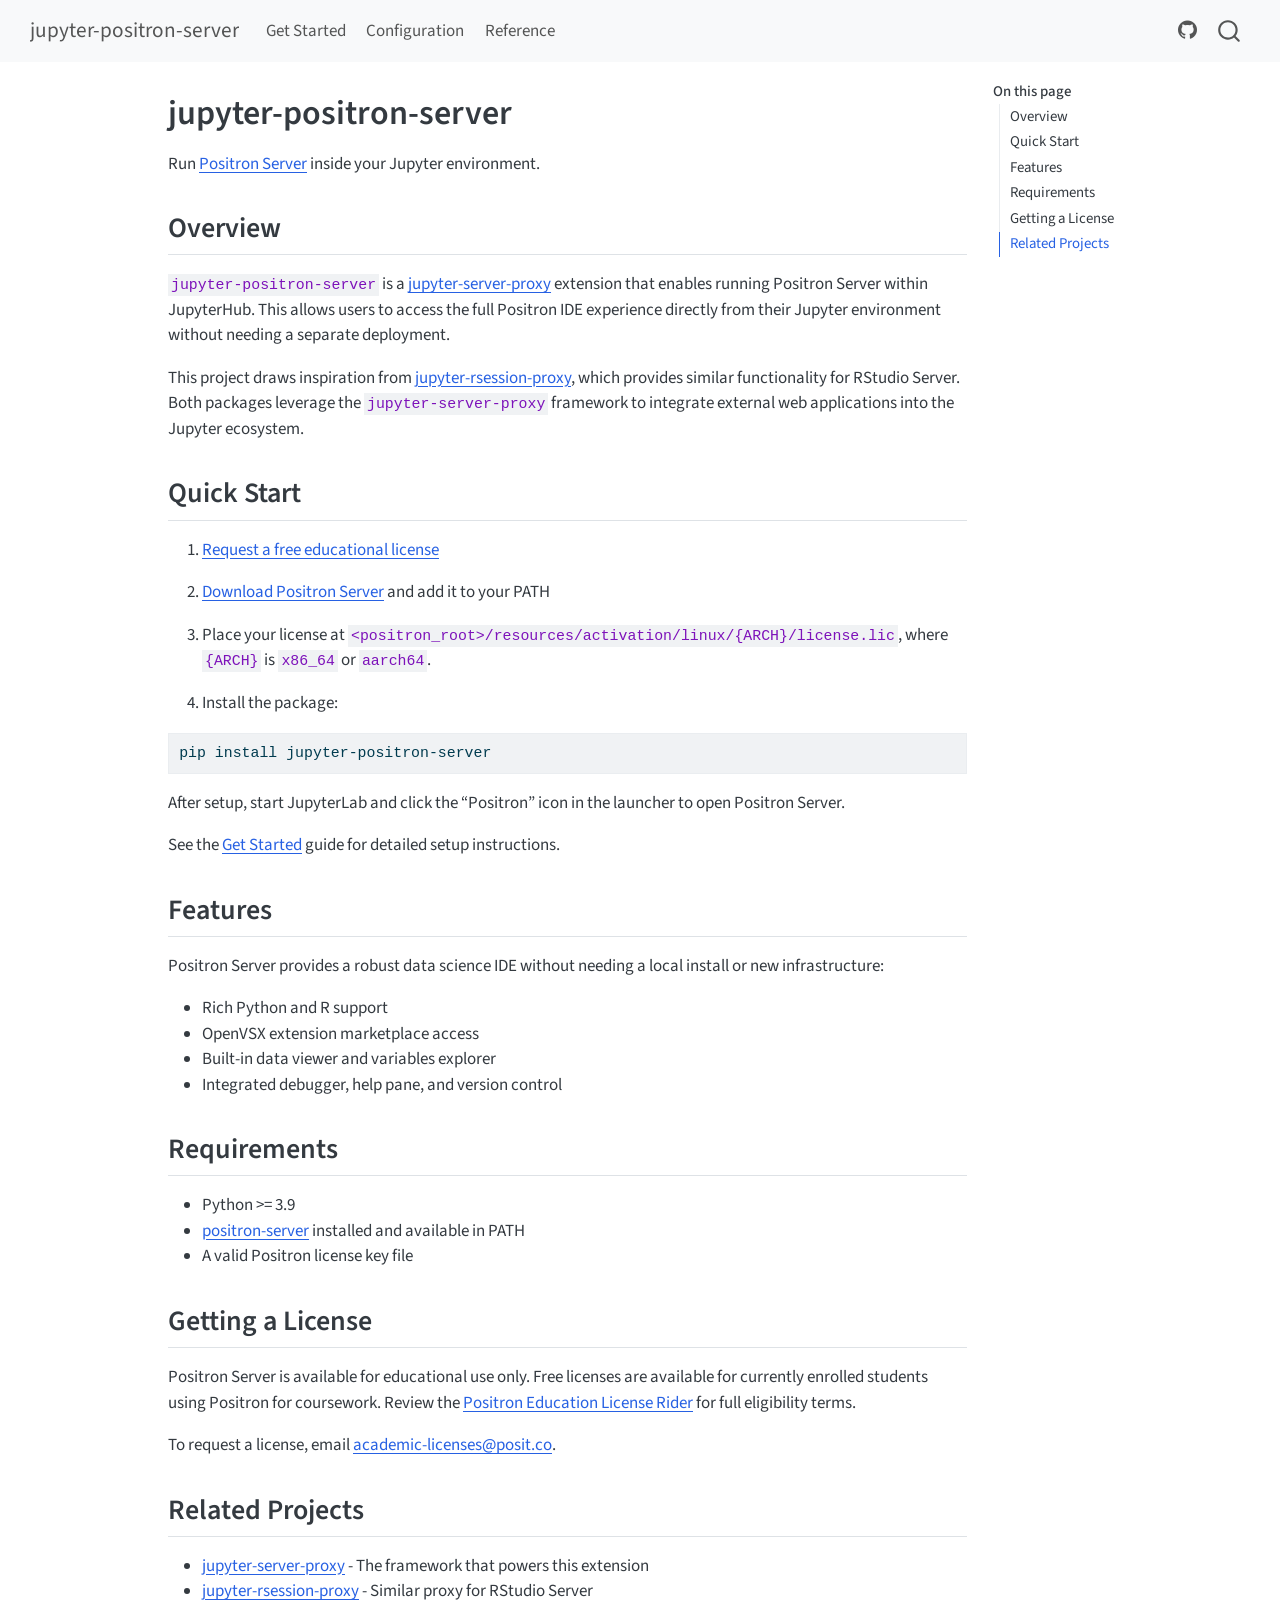
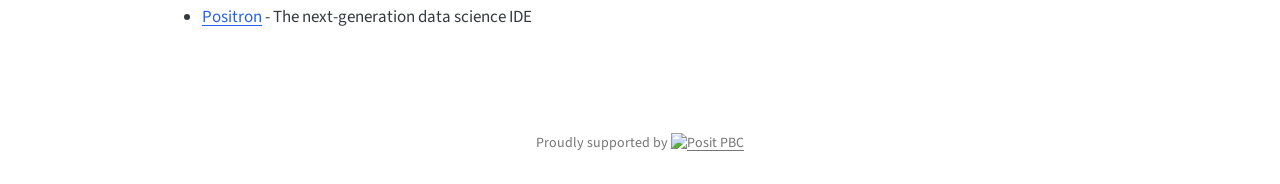
==== index.html @ 45a7f550 "deploy: ead2219c1a1042407a3ca88ac50034d9a9c4b2b6" ====
<!DOCTYPE html>
<html xmlns="http://www.w3.org/1999/xhtml" lang="en" xml:lang="en"><head>

<meta charset="utf-8">
<meta name="generator" content="quarto-1.9.37">

<meta name="viewport" content="width=device-width, initial-scale=1.0, user-scalable=yes">


<title>jupyter-positron-server</title>
<style>
/* Default styles provided by pandoc.
** See https://pandoc.org/MANUAL.html#variables-for-html for config info.
*/
code{white-space: pre-wrap;}
span.smallcaps{font-variant: small-caps;}
div.columns{display: flex; gap: min(4vw, 1.5em);}
div.column{flex: auto; overflow-x: auto;}
div.hanging-indent{margin-left: 1.5em; text-indent: -1.5em;}
ul.task-list{list-style: none;}
ul.task-list li input[type="checkbox"] {
  width: 0.8em;
  margin: 0 0.8em 0.2em -1em; /* quarto-specific, see https://github.com/quarto-dev/quarto-cli/issues/4556 */ 
  vertical-align: middle;
}
/* CSS for syntax highlighting */
html { -webkit-text-size-adjust: 100%; }
pre > code.sourceCode { white-space: pre; position: relative; }
pre > code.sourceCode > span { display: inline-block; line-height: 1.25; }
pre > code.sourceCode > span:empty { height: 1.2em; }
.sourceCode { overflow: visible; }
code.sourceCode > span { color: inherit; text-decoration: inherit; }
div.sourceCode { margin: 1em 0; }
pre.sourceCode { margin: 0; }
@media screen {
div.sourceCode { overflow: auto; }
}
@media print {
pre > code.sourceCode { white-space: pre-wrap; }
pre > code.sourceCode > span { text-indent: -5em; padding-left: 5em; }
}
pre.numberSource code
  { counter-reset: source-line 0; }
pre.numberSource code > span
  { position: relative; left: -4em; counter-increment: source-line; }
pre.numberSource code > span > a:first-child::before
  { content: counter(source-line);
    position: relative; left: -1em; text-align: right; vertical-align: baseline;
    border: none; display: inline-block;
    -webkit-touch-callout: none; -webkit-user-select: none;
    -khtml-user-select: none; -moz-user-select: none;
    -ms-user-select: none; user-select: none;
    padding: 0 4px; width: 4em;
  }
pre.numberSource { margin-left: 3em;  padding-left: 4px; }
div.sourceCode
  {   }
@media screen {
pre > code.sourceCode > span > a:first-child::before { text-decoration: underline; }
}
</style>


<script src="site_libs/quarto-nav/quarto-nav.js"></script>
<script src="site_libs/clipboard/clipboard.min.js"></script>
<script src="site_libs/quarto-search/autocomplete.umd.js"></script>
<script src="site_libs/quarto-search/fuse.min.js"></script>
<script src="site_libs/quarto-search/quarto-search.js"></script>
<meta name="quarto:offset" content="./">
<script src="site_libs/quarto-html/quarto.js" type="module"></script>
<script src="site_libs/quarto-html/tabsets/tabsets.js" type="module"></script>
<script src="site_libs/quarto-html/popper.min.js"></script>
<script src="site_libs/quarto-html/tippy.umd.min.js"></script>
<script src="site_libs/quarto-html/anchor.min.js"></script>
<link href="site_libs/quarto-html/tippy.css" rel="stylesheet">
<link href="site_libs/quarto-html/quarto-syntax-highlighting-7f8f88aac4f3542376d5c11b86a4c14d.css" rel="stylesheet" id="quarto-text-highlighting-styles">
<script src="site_libs/bootstrap/bootstrap.min.js"></script>
<link href="site_libs/bootstrap/bootstrap-icons.css" rel="stylesheet">
<link href="site_libs/bootstrap/bootstrap-428bd9602493cdd309990225bd4a24e8.min.css" rel="stylesheet" append-hash="true" id="quarto-bootstrap" data-mode="light">
<script id="quarto-search-options" type="application/json">{
  "location": "navbar",
  "copy-button": false,
  "collapse-after": 3,
  "panel-placement": "end",
  "type": "overlay",
  "limit": 50,
  "keyboard-shortcut": [
    "f",
    "/",
    "s"
  ],
  "show-item-context": false,
  "language": {
    "search-no-results-text": "No results",
    "search-matching-documents-text": "matching documents",
    "search-copy-link-title": "Copy link to search",
    "search-hide-matches-text": "Hide additional matches",
    "search-more-match-text": "more match in this document",
    "search-more-matches-text": "more matches in this document",
    "search-clear-button-title": "Clear",
    "search-text-placeholder": "",
    "search-detached-cancel-button-title": "Cancel",
    "search-submit-button-title": "Submit",
    "search-label": "Search"
  }
}</script>


</head>

<body class="nav-fixed quarto-light">

<div id="quarto-search-results"></div>
  <header id="quarto-header" class="headroom fixed-top">
    <nav class="navbar navbar-expand-lg " data-bs-theme="dark">
      <div class="navbar-container container-fluid">
      <div class="navbar-brand-container mx-auto">
    <a class="navbar-brand" href="./index.html">
    <span class="navbar-title">jupyter-positron-server</span>
    </a>
  </div>
            <div id="quarto-search" class="" title="Search"></div>
          <button class="navbar-toggler" type="button" data-bs-toggle="collapse" data-bs-target="#navbarCollapse" aria-controls="navbarCollapse" role="menu" aria-expanded="false" aria-label="Toggle navigation" onclick="if (window.quartoToggleHeadroom) { window.quartoToggleHeadroom(); }">
  <span class="navbar-toggler-icon"></span>
</button>
          <div class="collapse navbar-collapse" id="navbarCollapse">
            <ul class="navbar-nav navbar-nav-scroll me-auto">
  <li class="nav-item">
    <a class="nav-link" href="./get_started.html"> 
<span class="menu-text">Get Started</span></a>
  </li>  
  <li class="nav-item">
    <a class="nav-link" href="./configuration.html"> 
<span class="menu-text">Configuration</span></a>
  </li>  
  <li class="nav-item">
    <a class="nav-link" href="./reference/index.html"> 
<span class="menu-text">Reference</span></a>
  </li>  
</ul>
            <ul class="navbar-nav navbar-nav-scroll ms-auto">
  <li class="nav-item compact">
    <a class="nav-link" href="https://github.com/posit-dev/jupyter-positron-server"> <i class="bi bi-github" role="img" aria-label="jupyter-positron-server GitHub">
</i> 
<span class="menu-text"></span></a>
  </li>  
</ul>
          </div> <!-- /navcollapse -->
            <div class="quarto-navbar-tools">
</div>
      </div> <!-- /container-fluid -->
    </nav>
</header>
<!-- content -->
<div id="quarto-content" class="quarto-container page-columns page-rows-contents page-layout-article page-navbar">
<!-- sidebar -->
<!-- margin-sidebar -->
    <div id="quarto-margin-sidebar" class="sidebar margin-sidebar">
        <nav id="TOC" role="doc-toc" class="toc-active">
    <h2 id="toc-title">On this page</h2>
   
  <ul>
  <li><a href="#overview" id="toc-overview" class="nav-link active" data-scroll-target="#overview">Overview</a></li>
  <li><a href="#quick-start" id="toc-quick-start" class="nav-link" data-scroll-target="#quick-start">Quick Start</a></li>
  <li><a href="#features" id="toc-features" class="nav-link" data-scroll-target="#features">Features</a></li>
  <li><a href="#requirements" id="toc-requirements" class="nav-link" data-scroll-target="#requirements">Requirements</a></li>
  <li><a href="#getting-a-license" id="toc-getting-a-license" class="nav-link" data-scroll-target="#getting-a-license">Getting a License</a></li>
  <li><a href="#related-projects" id="toc-related-projects" class="nav-link" data-scroll-target="#related-projects">Related Projects</a></li>
  </ul>
</nav>
    </div>
<!-- main -->
<main class="content" id="quarto-document-content">

<header id="title-block-header" class="quarto-title-block default">
<div class="quarto-title">
<h1 class="title">jupyter-positron-server</h1>
</div>



<div class="quarto-title-meta">

    
  
    
  </div>
  


</header>


<p>Run <a href="https://github.com/posit-dev/positron">Positron Server</a> inside your Jupyter environment.</p>
<section id="overview" class="level2">
<h2 class="anchored" data-anchor-id="overview">Overview</h2>
<p><code>jupyter-positron-server</code> is a <a href="https://jupyter-server-proxy.readthedocs.io/">jupyter-server-proxy</a> extension that enables running Positron Server within JupyterHub. This allows users to access the full Positron IDE experience directly from their Jupyter environment without needing a separate deployment.</p>
<p>This project draws inspiration from <a href="https://github.com/jupyterhub/jupyter-rsession-proxy">jupyter-rsession-proxy</a>, which provides similar functionality for RStudio Server. Both packages leverage the <code>jupyter-server-proxy</code> framework to integrate external web applications into the Jupyter ecosystem.</p>
</section>
<section id="quick-start" class="level2">
<h2 class="anchored" data-anchor-id="quick-start">Quick Start</h2>
<ol type="1">
<li><p><a href="#getting-a-license">Request a free educational license</a></p></li>
<li><p><a href="./get_started.html#download-positron-server">Download Positron Server</a> and add it to your PATH</p></li>
<li><p>Place your license at <code>&lt;positron_root&gt;/resources/activation/linux/{ARCH}/license.lic</code>, where <code>{ARCH}</code> is <code>x86_64</code> or <code>aarch64</code>.</p></li>
<li><p>Install the package:</p></li>
</ol>
<div class="code-copy-outer-scaffold"><div class="sourceCode" id="cb1"><pre class="sourceCode bash code-with-copy"><code class="sourceCode bash"><span id="cb1-1"><a href="#cb1-1" aria-hidden="true" tabindex="-1"></a><span class="ex">pip</span> install jupyter-positron-server</span></code></pre></div><button title="Copy to Clipboard" class="code-copy-button"><i class="bi"></i></button></div>
<p>After setup, start JupyterLab and click the “Positron” icon in the launcher to open Positron Server.</p>
<p>See the <a href="./get_started.html">Get Started</a> guide for detailed setup instructions.</p>
</section>
<section id="features" class="level2">
<h2 class="anchored" data-anchor-id="features">Features</h2>
<p>Positron Server provides a robust data science IDE without needing a local install or new infrastructure:</p>
<ul>
<li>Rich Python and R support</li>
<li>OpenVSX extension marketplace access</li>
<li>Built-in data viewer and variables explorer</li>
<li>Integrated debugger, help pane, and version control</li>
</ul>
</section>
<section id="requirements" class="level2">
<h2 class="anchored" data-anchor-id="requirements">Requirements</h2>
<ul>
<li>Python &gt;= 3.9</li>
<li><a href="https://github.com/posit-dev/positron">positron-server</a> installed and available in PATH</li>
<li>A valid Positron license key file</li>
</ul>
</section>
<section id="getting-a-license" class="level2">
<h2 class="anchored" data-anchor-id="getting-a-license">Getting a License</h2>
<p>Positron Server is available for educational use only. Free licenses are available for currently enrolled students using Positron for coursework. Review the <a href="https://github.com/posit-dev/positron/blob/main/LICENSE.txt">Positron Education License Rider</a> for full eligibility terms.</p>
<p>To request a license, email <a href="mailto:academic-licenses@posit.co">academic-licenses@posit.co</a>.</p>
</section>
<section id="related-projects" class="level2">
<h2 class="anchored" data-anchor-id="related-projects">Related Projects</h2>
<ul>
<li><a href="https://jupyter-server-proxy.readthedocs.io/">jupyter-server-proxy</a> - The framework that powers this extension</li>
<li><a href="https://github.com/jupyterhub/jupyter-rsession-proxy">jupyter-rsession-proxy</a> - Similar proxy for RStudio Server</li>
<li><a href="https://github.com/posit-dev/positron">Positron</a> - The next-generation data science IDE</li>
</ul>


</section>

</main> <!-- /main -->
<script id="quarto-html-after-body" type="application/javascript">
  window.document.addEventListener("DOMContentLoaded", function (event) {
    const icon = "";
    const anchorJS = new window.AnchorJS();
    anchorJS.options = {
      placement: 'right',
      icon: icon
    };
    anchorJS.add('.anchored');
    const isCodeAnnotation = (el) => {
      for (const clz of el.classList) {
        if (clz.startsWith('code-annotation-')) {                     
          return true;
        }
      }
      return false;
    }
    const onCopySuccess = function(e) {
      // button target
      const button = e.trigger;
      // don't keep focus
      button.blur();
      // flash "checked"
      button.classList.add('code-copy-button-checked');
      var currentTitle = button.getAttribute("title");
      button.setAttribute("title", "Copied!");
      let tooltip;
      if (window.bootstrap) {
        button.setAttribute("data-bs-toggle", "tooltip");
        button.setAttribute("data-bs-placement", "left");
        button.setAttribute("data-bs-title", "Copied!");
        tooltip = new bootstrap.Tooltip(button, 
          { trigger: "manual", 
            customClass: "code-copy-button-tooltip",
            offset: [0, -8]});
        tooltip.show();    
      }
      setTimeout(function() {
        if (tooltip) {
          tooltip.hide();
          button.removeAttribute("data-bs-title");
          button.removeAttribute("data-bs-toggle");
          button.removeAttribute("data-bs-placement");
        }
        button.setAttribute("title", currentTitle);
        button.classList.remove('code-copy-button-checked');
      }, 1000);
      // clear code selection
      e.clearSelection();
    }
    const getTextToCopy = function(trigger) {
      const outerScaffold = trigger.parentElement.cloneNode(true);
      const codeEl = outerScaffold.querySelector('code');
      for (const childEl of codeEl.children) {
        if (isCodeAnnotation(childEl)) {
          childEl.remove();
        }
      }
      return codeEl.innerText;
    }
    const clipboard = new window.ClipboardJS('.code-copy-button:not([data-in-quarto-modal])', {
      text: getTextToCopy
    });
    clipboard.on('success', onCopySuccess);
    if (window.document.getElementById('quarto-embedded-source-code-modal')) {
      const clipboardModal = new window.ClipboardJS('.code-copy-button[data-in-quarto-modal]', {
        text: getTextToCopy,
        container: window.document.getElementById('quarto-embedded-source-code-modal')
      });
      clipboardModal.on('success', onCopySuccess);
    }
      var localhostRegex = new RegExp(/^(?:http|https):\/\/localhost\:?[0-9]*\//);
      var mailtoRegex = new RegExp(/^mailto:/);
        var filterRegex = new RegExp('/' + window.location.host + '/');
      var isInternal = (href) => {
          return filterRegex.test(href) || localhostRegex.test(href) || mailtoRegex.test(href);
      }
      // Inspect non-navigation links and adorn them if external
     var links = window.document.querySelectorAll('a[href]:not(.nav-link):not(.navbar-brand):not(.toc-action):not(.sidebar-link):not(.sidebar-item-toggle):not(.pagination-link):not(.no-external):not([aria-hidden]):not(.dropdown-item):not(.quarto-navigation-tool):not(.about-link)');
      for (var i=0; i<links.length; i++) {
        const link = links[i];
        if (!isInternal(link.href)) {
          // undo the damage that might have been done by quarto-nav.js in the case of
          // links that we want to consider external
          if (link.dataset.originalHref !== undefined) {
            link.href = link.dataset.originalHref;
          }
        }
      }
    function tippyHover(el, contentFn, onTriggerFn, onUntriggerFn) {
      const config = {
        allowHTML: true,
        maxWidth: 500,
        delay: 100,
        arrow: false,
        appendTo: function(el) {
            return el.parentElement;
        },
        interactive: true,
        interactiveBorder: 10,
        theme: 'quarto',
        placement: 'bottom-start',
      };
      if (contentFn) {
        config.content = contentFn;
      }
      if (onTriggerFn) {
        config.onTrigger = onTriggerFn;
      }
      if (onUntriggerFn) {
        config.onUntrigger = onUntriggerFn;
      }
      window.tippy(el, config); 
    }
    const noterefs = window.document.querySelectorAll('a[role="doc-noteref"]');
    for (var i=0; i<noterefs.length; i++) {
      const ref = noterefs[i];
      tippyHover(ref, function() {
        // use id or data attribute instead here
        let href = ref.getAttribute('data-footnote-href') || ref.getAttribute('href');
        try { href = new URL(href).hash; } catch {}
        const id = href.replace(/^#\/?/, "");
        const note = window.document.getElementById(id);
        if (note) {
          return note.innerHTML;
        } else {
          return "";
        }
      });
    }
    const xrefs = window.document.querySelectorAll('a.quarto-xref');
    const processXRef = (id, note) => {
      // Strip column container classes
      const stripColumnClz = (el) => {
        el.classList.remove("page-full", "page-columns");
        if (el.children) {
          for (const child of el.children) {
            stripColumnClz(child);
          }
        }
      }
      stripColumnClz(note)
      if (id === null || id.startsWith('sec-')) {
        // Special case sections, only their first couple elements
        const container = document.createElement("div");
        if (note.children && note.children.length > 2) {
          container.appendChild(note.children[0].cloneNode(true));
          for (let i = 1; i < note.children.length; i++) {
            const child = note.children[i];
            if (child.tagName === "P" && child.innerText === "") {
              continue;
            } else {
              container.appendChild(child.cloneNode(true));
              break;
            }
          }
          if (window.Quarto?.typesetMath) {
            window.Quarto.typesetMath(container);
          }
          return container.innerHTML
        } else {
          if (window.Quarto?.typesetMath) {
            window.Quarto.typesetMath(note);
          }
          return note.innerHTML;
        }
      } else {
        // Remove any anchor links if they are present
        const anchorLink = note.querySelector('a.anchorjs-link');
        if (anchorLink) {
          anchorLink.remove();
        }
        if (window.Quarto?.typesetMath) {
          window.Quarto.typesetMath(note);
        }
        if (note.classList.contains("callout")) {
          return note.outerHTML;
        } else {
          return note.innerHTML;
        }
      }
    }
    for (var i=0; i<xrefs.length; i++) {
      const xref = xrefs[i];
      tippyHover(xref, undefined, function(instance) {
        instance.disable();
        let url = xref.getAttribute('href');
        let hash = undefined; 
        if (url.startsWith('#')) {
          hash = url;
        } else {
          try { hash = new URL(url).hash; } catch {}
        }
        if (hash) {
          const id = hash.replace(/^#\/?/, "");
          const note = window.document.getElementById(id);
          if (note !== null) {
            try {
              const html = processXRef(id, note.cloneNode(true));
              instance.setContent(html);
            } finally {
              instance.enable();
              instance.show();
            }
          } else {
            // See if we can fetch this
            fetch(url.split('#')[0])
            .then(res => res.text())
            .then(html => {
              const parser = new DOMParser();
              const htmlDoc = parser.parseFromString(html, "text/html");
              const note = htmlDoc.getElementById(id);
              if (note !== null) {
                const html = processXRef(id, note);
                instance.setContent(html);
              } 
            }).finally(() => {
              instance.enable();
              instance.show();
            });
          }
        } else {
          // See if we can fetch a full url (with no hash to target)
          // This is a special case and we should probably do some content thinning / targeting
          fetch(url)
          .then(res => res.text())
          .then(html => {
            const parser = new DOMParser();
            const htmlDoc = parser.parseFromString(html, "text/html");
            const note = htmlDoc.querySelector('main.content');
            if (note !== null) {
              // This should only happen for chapter cross references
              // (since there is no id in the URL)
              // remove the first header
              if (note.children.length > 0 && note.children[0].tagName === "HEADER") {
                note.children[0].remove();
              }
              const html = processXRef(null, note);
              instance.setContent(html);
            } 
          }).finally(() => {
            instance.enable();
            instance.show();
          });
        }
      }, function(instance) {
      });
    }
        let selectedAnnoteEl;
        const selectorForAnnotation = ( cell, annotation) => {
          let cellAttr = 'data-code-cell="' + cell + '"';
          let lineAttr = 'data-code-annotation="' +  annotation + '"';
          const selector = 'span[' + cellAttr + '][' + lineAttr + ']';
          return selector;
        }
        const selectCodeLines = (annoteEl) => {
          const doc = window.document;
          const targetCell = annoteEl.getAttribute("data-target-cell");
          const targetAnnotation = annoteEl.getAttribute("data-target-annotation");
          const annoteSpan = window.document.querySelector(selectorForAnnotation(targetCell, targetAnnotation));
          const lines = annoteSpan.getAttribute("data-code-lines").split(",");
          const lineIds = lines.map((line) => {
            return targetCell + "-" + line;
          })
          let top = null;
          let height = null;
          let parent = null;
          if (lineIds.length > 0) {
              //compute the position of the single el (top and bottom and make a div)
              const el = window.document.getElementById(lineIds[0]);
              top = el.offsetTop;
              height = el.offsetHeight;
              parent = el.parentElement.parentElement;
            if (lineIds.length > 1) {
              const lastEl = window.document.getElementById(lineIds[lineIds.length - 1]);
              const bottom = lastEl.offsetTop + lastEl.offsetHeight;
              height = bottom - top;
            }
            if (top !== null && height !== null && parent !== null) {
              // cook up a div (if necessary) and position it 
              let div = window.document.getElementById("code-annotation-line-highlight");
              if (div === null) {
                div = window.document.createElement("div");
                div.setAttribute("id", "code-annotation-line-highlight");
                div.style.position = 'absolute';
                parent.appendChild(div);
              }
              div.style.top = top - 2 + "px";
              div.style.height = height + 4 + "px";
              div.style.left = 0;
              let gutterDiv = window.document.getElementById("code-annotation-line-highlight-gutter");
              if (gutterDiv === null) {
                gutterDiv = window.document.createElement("div");
                gutterDiv.setAttribute("id", "code-annotation-line-highlight-gutter");
                gutterDiv.style.position = 'absolute';
                const codeCell = window.document.getElementById(targetCell);
                const gutter = codeCell.querySelector('.code-annotation-gutter');
                gutter.appendChild(gutterDiv);
              }
              gutterDiv.style.top = top - 2 + "px";
              gutterDiv.style.height = height + 4 + "px";
            }
            selectedAnnoteEl = annoteEl;
          }
        };
        const unselectCodeLines = () => {
          const elementsIds = ["code-annotation-line-highlight", "code-annotation-line-highlight-gutter"];
          elementsIds.forEach((elId) => {
            const div = window.document.getElementById(elId);
            if (div) {
              div.remove();
            }
          });
          selectedAnnoteEl = undefined;
        };
          // Handle positioning of the toggle
      window.addEventListener(
        "resize",
        throttle(() => {
          elRect = undefined;
          if (selectedAnnoteEl) {
            selectCodeLines(selectedAnnoteEl);
          }
        }, 10)
      );
      function throttle(fn, ms) {
      let throttle = false;
      let timer;
        return (...args) => {
          if(!throttle) { // first call gets through
              fn.apply(this, args);
              throttle = true;
          } else { // all the others get throttled
              if(timer) clearTimeout(timer); // cancel #2
              timer = setTimeout(() => {
                fn.apply(this, args);
                timer = throttle = false;
              }, ms);
          }
        };
      }
        // Attach click handler to the DT
        const annoteDls = window.document.querySelectorAll('dt[data-target-cell]');
        for (const annoteDlNode of annoteDls) {
          annoteDlNode.addEventListener('click', (event) => {
            const clickedEl = event.target;
            if (clickedEl !== selectedAnnoteEl) {
              unselectCodeLines();
              const activeEl = window.document.querySelector('dt[data-target-cell].code-annotation-active');
              if (activeEl) {
                activeEl.classList.remove('code-annotation-active');
              }
              selectCodeLines(clickedEl);
              clickedEl.classList.add('code-annotation-active');
            } else {
              // Unselect the line
              unselectCodeLines();
              clickedEl.classList.remove('code-annotation-active');
            }
          });
        }
    const findCites = (el) => {
      const parentEl = el.parentElement;
      if (parentEl) {
        const cites = parentEl.dataset.cites;
        if (cites) {
          return {
            el,
            cites: cites.split(' ')
          };
        } else {
          return findCites(el.parentElement)
        }
      } else {
        return undefined;
      }
    };
    var bibliorefs = window.document.querySelectorAll('a[role="doc-biblioref"]');
    for (var i=0; i<bibliorefs.length; i++) {
      const ref = bibliorefs[i];
      const citeInfo = findCites(ref);
      if (citeInfo) {
        tippyHover(citeInfo.el, function() {
          var popup = window.document.createElement('div');
          citeInfo.cites.forEach(function(cite) {
            var citeDiv = window.document.createElement('div');
            citeDiv.classList.add('hanging-indent');
            citeDiv.classList.add('csl-entry');
            var biblioDiv = window.document.getElementById('ref-' + cite);
            if (biblioDiv) {
              citeDiv.innerHTML = biblioDiv.innerHTML;
            }
            popup.appendChild(citeDiv);
          });
          return popup.innerHTML;
        });
      }
    }
  });
  </script>
</div> <!-- /content -->
<footer class="footer">
  <div class="nav-footer">
    <div class="nav-footer-left">
      &nbsp;
    </div>   
    <div class="nav-footer-center">
<p>Proudly supported by <a href="https://posit.co/"><img src="https://www.posit.co/wp-content/uploads/2022/10/posit-logo-fullcolor-TM.svg" class="img-fluid" alt="Posit PBC" width="65"></a></p>
</div>
    <div class="nav-footer-right">
      &nbsp;
    </div>
  </div>
</footer>




</body></html>
---- site_libs/quarto-html/tippy.css ----
.tippy-box[data-animation=fade][data-state=hidden]{opacity:0}[data-tippy-root]{max-width:calc(100vw - 10px)}.tippy-box{position:relative;background-color:#333;color:#fff;border-radius:4px;font-size:14px;line-height:1.4;white-space:normal;outline:0;transition-property:transform,visibility,opacity}.tippy-box[data-placement^=top]>.tippy-arrow{bottom:0}.tippy-box[data-placement^=top]>.tippy-arrow:before{bottom:-7px;left:0;border-width:8px 8px 0;border-top-color:initial;transform-origin:center top}.tippy-box[data-placement^=bottom]>.tippy-arrow{top:0}.tippy-box[data-placement^=bottom]>.tippy-arrow:before{top:-7px;left:0;border-width:0 8px 8px;border-bottom-color:initial;transform-origin:center bottom}.tippy-box[data-placement^=left]>.tippy-arrow{right:0}.tippy-box[data-placement^=left]>.tippy-arrow:before{border-width:8px 0 8px 8px;border-left-color:initial;right:-7px;transform-origin:center left}.tippy-box[data-placement^=right]>.tippy-arrow{left:0}.tippy-box[data-placement^=right]>.tippy-arrow:before{left:-7px;border-width:8px 8px 8px 0;border-right-color:initial;transform-origin:center right}.tippy-box[data-inertia][data-state=visible]{transition-timing-function:cubic-bezier(.54,1.5,.38,1.11)}.tippy-arrow{width:16px;height:16px;color:#333}.tippy-arrow:before{content:"";position:absolute;border-color:transparent;border-style:solid}.tippy-content{position:relative;padding:5px 9px;z-index:1}
---- site_libs/quarto-html/quarto-syntax-highlighting-7f8f88aac4f3542376d5c11b86a4c14d.css ----
/* quarto syntax highlight colors */
:root {
  --quarto-hl-ot-color: #003B4F;
  --quarto-hl-at-color: #657422;
  --quarto-hl-ss-color: #20794D;
  --quarto-hl-an-color: #5E5E5E;
  --quarto-hl-fu-color: #4758AB;
  --quarto-hl-st-color: #20794D;
  --quarto-hl-cf-color: #003B4F;
  --quarto-hl-op-color: #5E5E5E;
  --quarto-hl-er-color: #AD0000;
  --quarto-hl-bn-color: #AD0000;
  --quarto-hl-al-color: #AD0000;
  --quarto-hl-va-color: #111111;
  --quarto-hl-bu-color: inherit;
  --quarto-hl-ex-color: inherit;
  --quarto-hl-pp-color: #AD0000;
  --quarto-hl-in-color: #5E5E5E;
  --quarto-hl-vs-color: #20794D;
  --quarto-hl-wa-color: #5E5E5E;
  --quarto-hl-do-color: #5E5E5E;
  --quarto-hl-im-color: #00769E;
  --quarto-hl-ch-color: #20794D;
  --quarto-hl-dt-color: #AD0000;
  --quarto-hl-fl-color: #AD0000;
  --quarto-hl-co-color: #5E5E5E;
  --quarto-hl-cv-color: #5E5E5E;
  --quarto-hl-cn-color: #8f5902;
  --quarto-hl-sc-color: #5E5E5E;
  --quarto-hl-dv-color: #AD0000;
  --quarto-hl-kw-color: #003B4F;
}

/* other quarto variables */
:root {
  --quarto-font-monospace: SFMono-Regular, Menlo, Monaco, Consolas, "Liberation Mono", "Courier New", monospace;
}

/* syntax highlight based on Pandoc's rules */
pre > code.sourceCode > span {
  color: #003B4F;
}

code.sourceCode > span {
  color: #003B4F;
}

div.sourceCode,
div.sourceCode pre.sourceCode {
  color: #003B4F;
}

/* Normal */
code span {
  color: #003B4F;
}

/* Alert */
code span.al {
  color: #AD0000;
  font-style: inherit;
}

/* Annotation */
code span.an {
  color: #5E5E5E;
  font-style: inherit;
}

/* Attribute */
code span.at {
  color: #657422;
  font-style: inherit;
}

/* BaseN */
code span.bn {
  color: #AD0000;
  font-style: inherit;
}

/* BuiltIn */
code span.bu {
  font-style: inherit;
}

/* ControlFlow */
code span.cf {
  color: #003B4F;
  font-weight: bold;
  font-style: inherit;
}

/* Char */
code span.ch {
  color: #20794D;
  font-style: inherit;
}

/* Constant */
code span.cn {
  color: #8f5902;
  font-style: inherit;
}

/* Comment */
code span.co {
  color: #5E5E5E;
  font-style: inherit;
}

/* CommentVar */
code span.cv {
  color: #5E5E5E;
  font-style: italic;
}

/* Documentation */
code span.do {
  color: #5E5E5E;
  font-style: italic;
}

/* DataType */
code span.dt {
  color: #AD0000;
  font-style: inherit;
}

/* DecVal */
code span.dv {
  color: #AD0000;
  font-style: inherit;
}

/* Error */
code span.er {
  color: #AD0000;
  font-style: inherit;
}

/* Extension */
code span.ex {
  font-style: inherit;
}

/* Float */
code span.fl {
  color: #AD0000;
  font-style: inherit;
}

/* Function */
code span.fu {
  color: #4758AB;
  font-style: inherit;
}

/* Import */
code span.im {
  color: #00769E;
  font-style: inherit;
}

/* Information */
code span.in {
  color: #5E5E5E;
  font-style: inherit;
}

/* Keyword */
code span.kw {
  color: #003B4F;
  font-weight: bold;
  font-style: inherit;
}

/* Operator */
code span.op {
  color: #5E5E5E;
  font-style: inherit;
}

/* Other */
code span.ot {
  color: #003B4F;
  font-style: inherit;
}

/* Preprocessor */
code span.pp {
  color: #AD0000;
  font-style: inherit;
}

/* SpecialChar */
code span.sc {
  color: #5E5E5E;
  font-style: inherit;
}

/* SpecialString */
code span.ss {
  color: #20794D;
  font-style: inherit;
}

/* String */
code span.st {
  color: #20794D;
  font-style: inherit;
}

/* Variable */
code span.va {
  color: #111111;
  font-style: inherit;
}

/* VerbatimString */
code span.vs {
  color: #20794D;
  font-style: inherit;
}

/* Warning */
code span.wa {
  color: #5E5E5E;
  font-style: italic;
}

.prevent-inlining {
  content: "</";
}

/*# sourceMappingURL=789ad8cd35626ba772517505b42a116e.css.map */
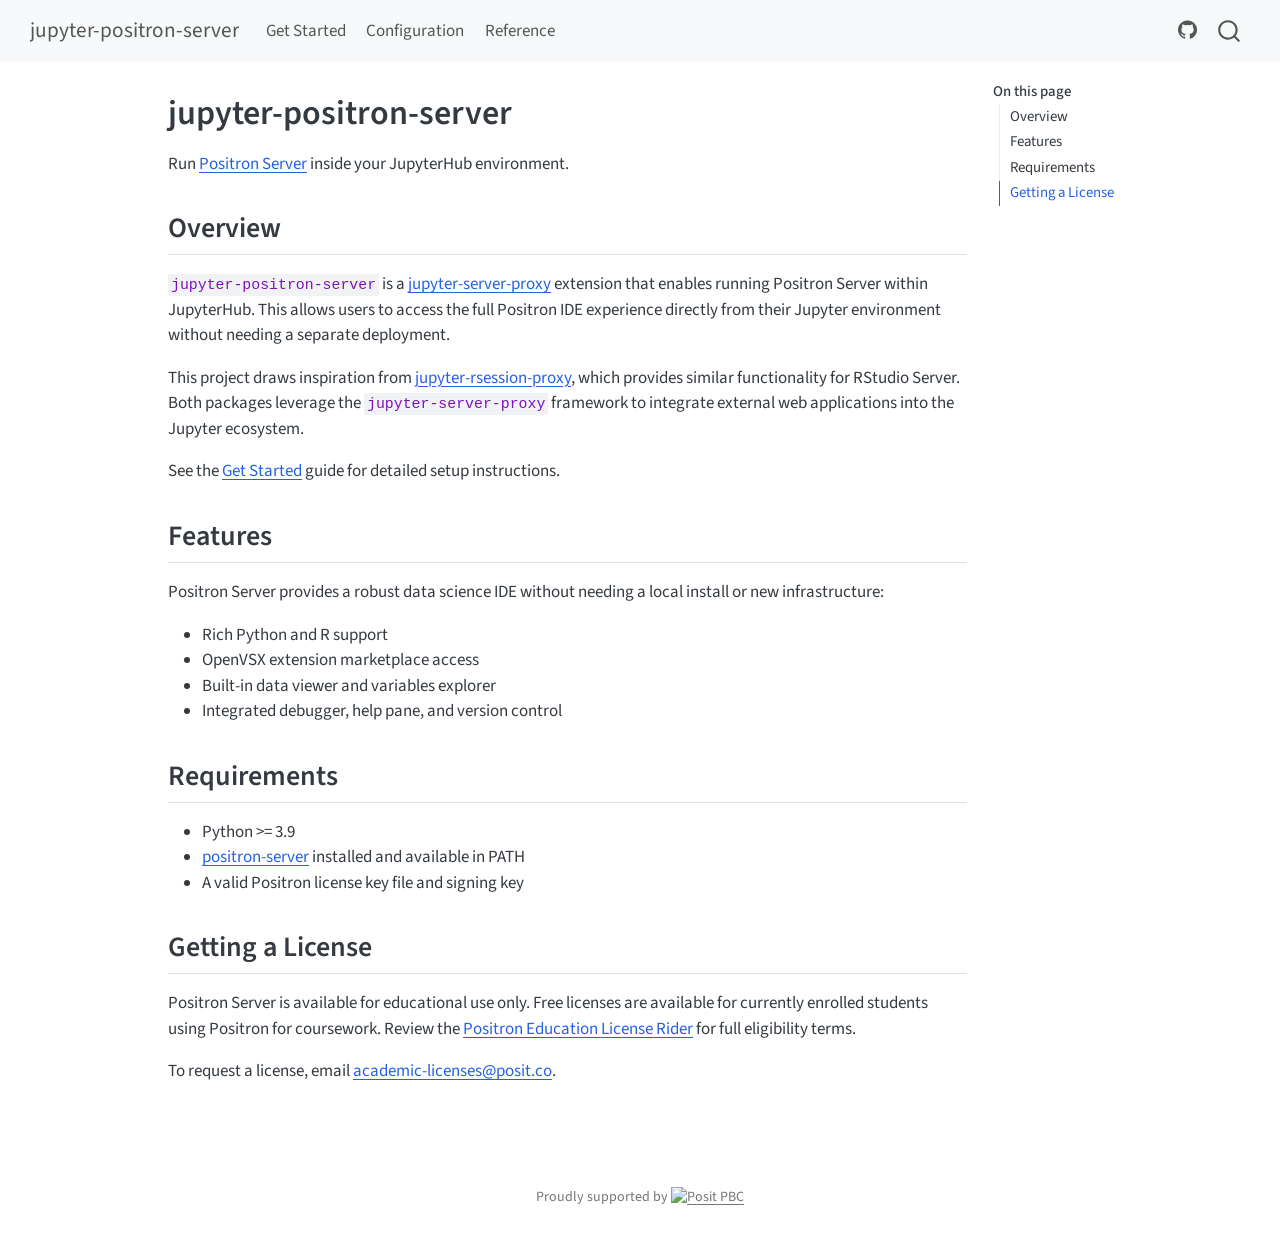
==== commit 9761490c: "deploy: 4915996e6ec5ba4c4a752c9122a07f000f138082" ====
--- a/index.html
+++ b/index.html
@@ -2,7 +2,7 @@
 <html xmlns="http://www.w3.org/1999/xhtml" lang="en" xml:lang="en"><head>
 
 <meta charset="utf-8">
-<meta name="generator" content="quarto-1.9.37">
+<meta name="generator" content="quarto-1.9.38">
 
 <meta name="viewport" content="width=device-width, initial-scale=1.0, user-scalable=yes">
 
@@ -23,41 +23,6 @@
   margin: 0 0.8em 0.2em -1em; /* quarto-specific, see https://github.com/quarto-dev/quarto-cli/issues/4556 */ 
   vertical-align: middle;
 }
-/* CSS for syntax highlighting */
-html { -webkit-text-size-adjust: 100%; }
-pre > code.sourceCode { white-space: pre; position: relative; }
-pre > code.sourceCode > span { display: inline-block; line-height: 1.25; }
-pre > code.sourceCode > span:empty { height: 1.2em; }
-.sourceCode { overflow: visible; }
-code.sourceCode > span { color: inherit; text-decoration: inherit; }
-div.sourceCode { margin: 1em 0; }
-pre.sourceCode { margin: 0; }
-@media screen {
-div.sourceCode { overflow: auto; }
-}
-@media print {
-pre > code.sourceCode { white-space: pre-wrap; }
-pre > code.sourceCode > span { text-indent: -5em; padding-left: 5em; }
-}
-pre.numberSource code
-  { counter-reset: source-line 0; }
-pre.numberSource code > span
-  { position: relative; left: -4em; counter-increment: source-line; }
-pre.numberSource code > span > a:first-child::before
-  { content: counter(source-line);
-    position: relative; left: -1em; text-align: right; vertical-align: baseline;
-    border: none; display: inline-block;
-    -webkit-touch-callout: none; -webkit-user-select: none;
-    -khtml-user-select: none; -moz-user-select: none;
-    -ms-user-select: none; user-select: none;
-    padding: 0 4px; width: 4em;
-  }
-pre.numberSource { margin-left: 3em;  padding-left: 4px; }
-div.sourceCode
-  {   }
-@media screen {
-pre > code.sourceCode > span > a:first-child::before { text-decoration: underline; }
-}
 </style>
 
 
@@ -73,10 +38,10 @@
 <script src="site_libs/quarto-html/tippy.umd.min.js"></script>
 <script src="site_libs/quarto-html/anchor.min.js"></script>
 <link href="site_libs/quarto-html/tippy.css" rel="stylesheet">
-<link href="site_libs/quarto-html/quarto-syntax-highlighting-7f8f88aac4f3542376d5c11b86a4c14d.css" rel="stylesheet" id="quarto-text-highlighting-styles">
+<link href="site_libs/quarto-html/quarto-syntax-highlighting-15634bcf2e68342d4ad2dfa704d543f6.css" rel="stylesheet" id="quarto-text-highlighting-styles">
 <script src="site_libs/bootstrap/bootstrap.min.js"></script>
 <link href="site_libs/bootstrap/bootstrap-icons.css" rel="stylesheet">
-<link href="site_libs/bootstrap/bootstrap-428bd9602493cdd309990225bd4a24e8.min.css" rel="stylesheet" append-hash="true" id="quarto-bootstrap" data-mode="light">
+<link href="site_libs/bootstrap/bootstrap-8a7168b59ae9a1f3c679c617d7b30f94.min.css" rel="stylesheet" append-hash="true" id="quarto-bootstrap" data-mode="light">
 <script id="quarto-search-options" type="application/json">{
   "location": "navbar",
   "copy-button": false,
@@ -161,11 +126,9 @@
    
   <ul>
   <li><a href="#overview" id="toc-overview" class="nav-link active" data-scroll-target="#overview">Overview</a></li>
-  <li><a href="#quick-start" id="toc-quick-start" class="nav-link" data-scroll-target="#quick-start">Quick Start</a></li>
   <li><a href="#features" id="toc-features" class="nav-link" data-scroll-target="#features">Features</a></li>
   <li><a href="#requirements" id="toc-requirements" class="nav-link" data-scroll-target="#requirements">Requirements</a></li>
   <li><a href="#getting-a-license" id="toc-getting-a-license" class="nav-link" data-scroll-target="#getting-a-license">Getting a License</a></li>
-  <li><a href="#related-projects" id="toc-related-projects" class="nav-link" data-scroll-target="#related-projects">Related Projects</a></li>
   </ul>
 </nav>
     </div>
@@ -191,22 +154,11 @@
 </header>
 
 
-<p>Run <a href="https://github.com/posit-dev/positron">Positron Server</a> inside your Jupyter environment.</p>
+<p>Run <a href="https://github.com/posit-dev/positron">Positron Server</a> inside your JupyterHub environment.</p>
 <section id="overview" class="level2">
 <h2 class="anchored" data-anchor-id="overview">Overview</h2>
 <p><code>jupyter-positron-server</code> is a <a href="https://jupyter-server-proxy.readthedocs.io/">jupyter-server-proxy</a> extension that enables running Positron Server within JupyterHub. This allows users to access the full Positron IDE experience directly from their Jupyter environment without needing a separate deployment.</p>
 <p>This project draws inspiration from <a href="https://github.com/jupyterhub/jupyter-rsession-proxy">jupyter-rsession-proxy</a>, which provides similar functionality for RStudio Server. Both packages leverage the <code>jupyter-server-proxy</code> framework to integrate external web applications into the Jupyter ecosystem.</p>
-</section>
-<section id="quick-start" class="level2">
-<h2 class="anchored" data-anchor-id="quick-start">Quick Start</h2>
-<ol type="1">
-<li><p><a href="#getting-a-license">Request a free educational license</a></p></li>
-<li><p><a href="./get_started.html#download-positron-server">Download Positron Server</a> and add it to your PATH</p></li>
-<li><p>Place your license at <code>&lt;positron_root&gt;/resources/activation/linux/{ARCH}/license.lic</code>, where <code>{ARCH}</code> is <code>x86_64</code> or <code>aarch64</code>.</p></li>
-<li><p>Install the package:</p></li>
-</ol>
-<div class="code-copy-outer-scaffold"><div class="sourceCode" id="cb1"><pre class="sourceCode bash code-with-copy"><code class="sourceCode bash"><span id="cb1-1"><a href="#cb1-1" aria-hidden="true" tabindex="-1"></a><span class="ex">pip</span> install jupyter-positron-server</span></code></pre></div><button title="Copy to Clipboard" class="code-copy-button"><i class="bi"></i></button></div>
-<p>After setup, start JupyterLab and click the “Positron” icon in the launcher to open Positron Server.</p>
 <p>See the <a href="./get_started.html">Get Started</a> guide for detailed setup instructions.</p>
 </section>
 <section id="features" class="level2">
@@ -224,21 +176,13 @@
 <ul>
 <li>Python &gt;= 3.9</li>
 <li><a href="https://github.com/posit-dev/positron">positron-server</a> installed and available in PATH</li>
-<li>A valid Positron license key file</li>
+<li>A valid Positron license key file and signing key</li>
 </ul>
 </section>
 <section id="getting-a-license" class="level2">
 <h2 class="anchored" data-anchor-id="getting-a-license">Getting a License</h2>
 <p>Positron Server is available for educational use only. Free licenses are available for currently enrolled students using Positron for coursework. Review the <a href="https://github.com/posit-dev/positron/blob/main/LICENSE.txt">Positron Education License Rider</a> for full eligibility terms.</p>
 <p>To request a license, email <a href="mailto:academic-licenses@posit.co">academic-licenses@posit.co</a>.</p>
-</section>
-<section id="related-projects" class="level2">
-<h2 class="anchored" data-anchor-id="related-projects">Related Projects</h2>
-<ul>
-<li><a href="https://jupyter-server-proxy.readthedocs.io/">jupyter-server-proxy</a> - The framework that powers this extension</li>
-<li><a href="https://github.com/jupyterhub/jupyter-rsession-proxy">jupyter-rsession-proxy</a> - Similar proxy for RStudio Server</li>
-<li><a href="https://github.com/posit-dev/positron">Positron</a> - The next-generation data science IDE</li>
-</ul>
 
 
 </section>
--- a/site_libs/quarto-html/quarto-syntax-highlighting-15634bcf2e68342d4ad2dfa704d543f6.css
+++ b/site_libs/quarto-html/quarto-syntax-highlighting-15634bcf2e68342d4ad2dfa704d543f6.css
@@ -0,0 +1,236 @@
+/* quarto syntax highlight colors */
+:root {
+  --quarto-hl-ot-color: #003B4F;
+  --quarto-hl-at-color: #657422;
+  --quarto-hl-ss-color: #20794D;
+  --quarto-hl-an-color: #5E5E5E;
+  --quarto-hl-fu-color: #4758AB;
+  --quarto-hl-st-color: #20794D;
+  --quarto-hl-cf-color: #003B4F;
+  --quarto-hl-op-color: #5E5E5E;
+  --quarto-hl-er-color: #AD0000;
+  --quarto-hl-bn-color: #AD0000;
+  --quarto-hl-al-color: #AD0000;
+  --quarto-hl-va-color: #111111;
+  --quarto-hl-bu-color: inherit;
+  --quarto-hl-ex-color: inherit;
+  --quarto-hl-pp-color: #AD0000;
+  --quarto-hl-in-color: #5E5E5E;
+  --quarto-hl-vs-color: #20794D;
+  --quarto-hl-wa-color: #5E5E5E;
+  --quarto-hl-do-color: #5E5E5E;
+  --quarto-hl-im-color: #00769E;
+  --quarto-hl-ch-color: #20794D;
+  --quarto-hl-dt-color: #AD0000;
+  --quarto-hl-fl-color: #AD0000;
+  --quarto-hl-co-color: #5E5E5E;
+  --quarto-hl-cv-color: #5E5E5E;
+  --quarto-hl-cn-color: #8f5902;
+  --quarto-hl-sc-color: #5E5E5E;
+  --quarto-hl-dv-color: #AD0000;
+  --quarto-hl-kw-color: #003B4F;
+}
+
+/* other quarto variables */
+:root {
+  --quarto-font-monospace: SFMono-Regular, Menlo, Monaco, Consolas, "Liberation Mono", "Courier New", monospace;
+}
+
+/* syntax highlight based on Pandoc's rules */
+pre > code.sourceCode > span {
+  color: #003B4F;
+}
+
+code.sourceCode > span {
+  color: #003B4F;
+}
+
+div.sourceCode,
+div.sourceCode pre.sourceCode {
+  color: #003B4F;
+}
+
+/* Normal */
+code span {
+  color: #003B4F;
+}
+
+/* Alert */
+code span.al {
+  color: #AD0000;
+  font-style: inherit;
+}
+
+/* Annotation */
+code span.an {
+  color: #5E5E5E;
+  font-style: inherit;
+}
+
+/* Attribute */
+code span.at {
+  color: #657422;
+  font-style: inherit;
+}
+
+/* BaseN */
+code span.bn {
+  color: #AD0000;
+  font-style: inherit;
+}
+
+/* BuiltIn */
+code span.bu {
+  font-style: inherit;
+}
+
+/* ControlFlow */
+code span.cf {
+  color: #003B4F;
+  font-weight: bold;
+  font-style: inherit;
+}
+
+/* Char */
+code span.ch {
+  color: #20794D;
+  font-style: inherit;
+}
+
+/* Constant */
+code span.cn {
+  color: #8f5902;
+  font-style: inherit;
+}
+
+/* Comment */
+code span.co {
+  color: #5E5E5E;
+  font-style: inherit;
+}
+
+/* CommentVar */
+code span.cv {
+  color: #5E5E5E;
+  font-style: italic;
+}
+
+/* Documentation */
+code span.do {
+  color: #5E5E5E;
+  font-style: italic;
+}
+
+/* DataType */
+code span.dt {
+  color: #AD0000;
+  font-style: inherit;
+}
+
+/* DecVal */
+code span.dv {
+  color: #AD0000;
+  font-style: inherit;
+}
+
+/* Error */
+code span.er {
+  color: #AD0000;
+  font-style: inherit;
+}
+
+/* Extension */
+code span.ex {
+  font-style: inherit;
+}
+
+/* Float */
+code span.fl {
+  color: #AD0000;
+  font-style: inherit;
+}
+
+/* Function */
+code span.fu {
+  color: #4758AB;
+  font-style: inherit;
+}
+
+/* Import */
+code span.im {
+  color: #00769E;
+  font-style: inherit;
+}
+
+/* Information */
+code span.in {
+  color: #5E5E5E;
+  font-style: inherit;
+}
+
+/* Keyword */
+code span.kw {
+  color: #003B4F;
+  font-weight: bold;
+  font-style: inherit;
+}
+
+/* Operator */
+code span.op {
+  color: #5E5E5E;
+  font-style: inherit;
+}
+
+/* Other */
+code span.ot {
+  color: #003B4F;
+  font-style: inherit;
+}
+
+/* Preprocessor */
+code span.pp {
+  color: #AD0000;
+  font-style: inherit;
+}
+
+/* SpecialChar */
+code span.sc {
+  color: #5E5E5E;
+  font-style: inherit;
+}
+
+/* SpecialString */
+code span.ss {
+  color: #20794D;
+  font-style: inherit;
+}
+
+/* String */
+code span.st {
+  color: #20794D;
+  font-style: inherit;
+}
+
+/* Variable */
+code span.va {
+  color: #111111;
+  font-style: inherit;
+}
+
+/* VerbatimString */
+code span.vs {
+  color: #20794D;
+  font-style: inherit;
+}
+
+/* Warning */
+code span.wa {
+  color: #5E5E5E;
+  font-style: italic;
+}
+
+.prevent-inlining {
+  content: "</";
+}
+
+/*# sourceMappingURL=f23921c56f73e400b49028c9186a1aa0.css.map */
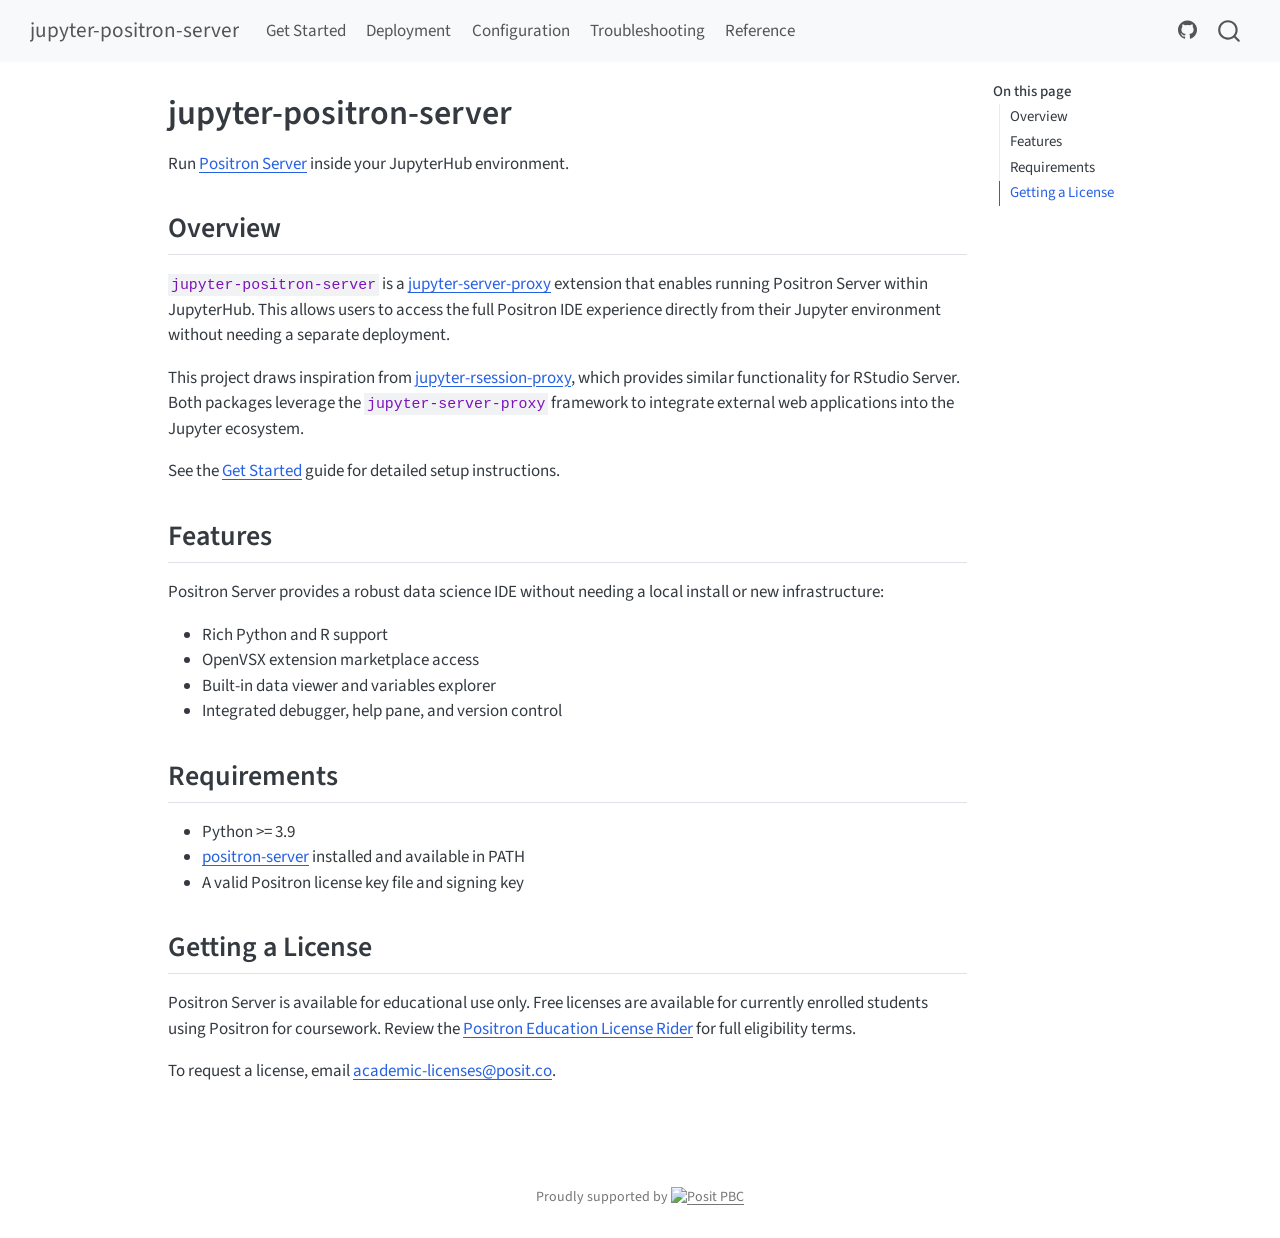
==== commit 8adff805: "deploy: f3139333826e4e45fd6878f00ffd403d4b76e6fc" ====
--- a/index.html
+++ b/index.html
@@ -41,7 +41,7 @@
 <link href="site_libs/quarto-html/quarto-syntax-highlighting-15634bcf2e68342d4ad2dfa704d543f6.css" rel="stylesheet" id="quarto-text-highlighting-styles">
 <script src="site_libs/bootstrap/bootstrap.min.js"></script>
 <link href="site_libs/bootstrap/bootstrap-icons.css" rel="stylesheet">
-<link href="site_libs/bootstrap/bootstrap-8a7168b59ae9a1f3c679c617d7b30f94.min.css" rel="stylesheet" append-hash="true" id="quarto-bootstrap" data-mode="light">
+<link href="site_libs/bootstrap/bootstrap-742d604b3b384e377e136731628de535.min.css" rel="stylesheet" append-hash="true" id="quarto-bootstrap" data-mode="light">
 <script id="quarto-search-options" type="application/json">{
   "location": "navbar",
   "copy-button": false,
@@ -95,8 +95,16 @@
 <span class="menu-text">Get Started</span></a>
   </li>  
   <li class="nav-item">
+    <a class="nav-link" href="./deployment.html"> 
+<span class="menu-text">Deployment</span></a>
+  </li>  
+  <li class="nav-item">
     <a class="nav-link" href="./configuration.html"> 
 <span class="menu-text">Configuration</span></a>
+  </li>  
+  <li class="nav-item">
+    <a class="nav-link" href="./troubleshooting.html"> 
+<span class="menu-text">Troubleshooting</span></a>
   </li>  
   <li class="nav-item">
     <a class="nav-link" href="./reference/index.html"> 
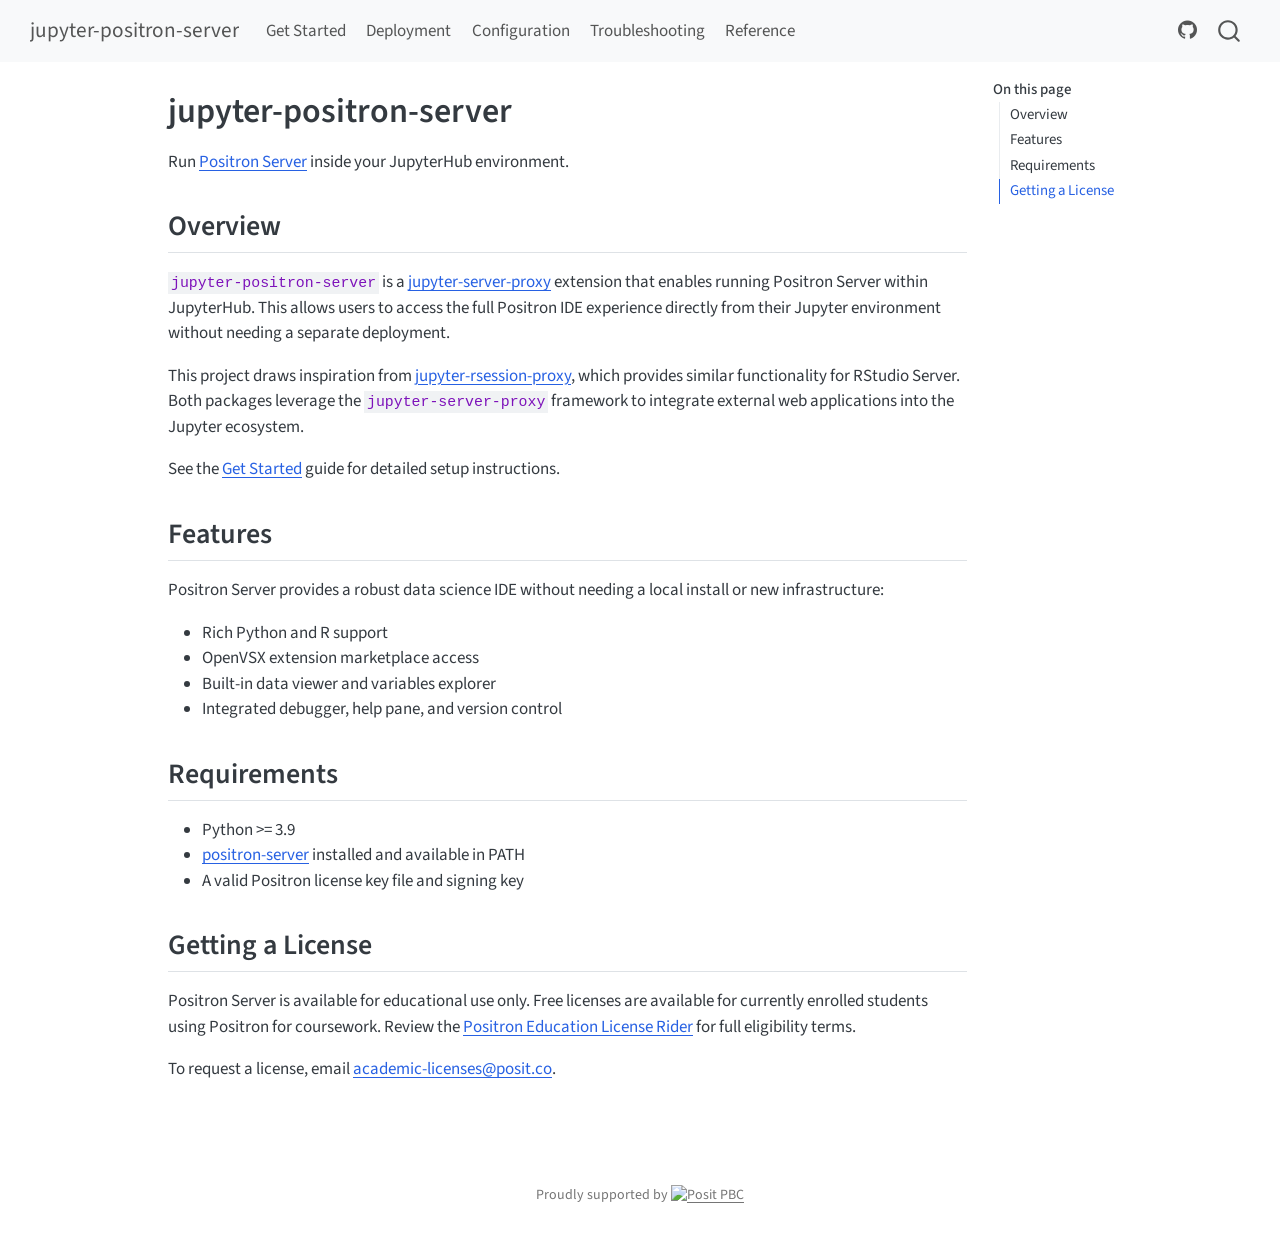
==== commit 6203f97c: "deploy: 0cf444a8f7965c4bb5ebca6c0a5875e86bdef30b" ====
--- a/index.html
+++ b/index.html
@@ -2,7 +2,7 @@
 <html xmlns="http://www.w3.org/1999/xhtml" lang="en" xml:lang="en"><head>
 
 <meta charset="utf-8">
-<meta name="generator" content="quarto-1.9.38">
+<meta name="generator" content="quarto-1.10.18">
 
 <meta name="viewport" content="width=device-width, initial-scale=1.0, user-scalable=yes">
 
@@ -12,10 +12,13 @@
 /* Default styles provided by pandoc.
 ** See https://pandoc.org/MANUAL.html#variables-for-html for config info.
 */
-code{white-space: pre-wrap;}
 span.smallcaps{font-variant: small-caps;}
-div.columns{display: flex; gap: min(4vw, 1.5em);}
-div.column{flex: auto; overflow-x: auto;}
+div.columns{display: flex; gap: 1.5em;}
+div.column{flex: auto;}
+@media screen {
+div.columns{gap: min(4vw, 1.5em);}
+div.column{overflow-x: auto;}
+}
 div.hanging-indent{margin-left: 1.5em; text-indent: -1.5em;}
 ul.task-list{list-style: none;}
 ul.task-list li input[type="checkbox"] {
@@ -38,10 +41,10 @@
 <script src="site_libs/quarto-html/tippy.umd.min.js"></script>
 <script src="site_libs/quarto-html/anchor.min.js"></script>
 <link href="site_libs/quarto-html/tippy.css" rel="stylesheet">
-<link href="site_libs/quarto-html/quarto-syntax-highlighting-15634bcf2e68342d4ad2dfa704d543f6.css" rel="stylesheet" id="quarto-text-highlighting-styles">
+<link href="site_libs/quarto-html/quarto-syntax-highlighting-64a204ab8560d761af7679ceaba22944.css" rel="stylesheet" id="quarto-text-highlighting-styles">
 <script src="site_libs/bootstrap/bootstrap.min.js"></script>
 <link href="site_libs/bootstrap/bootstrap-icons.css" rel="stylesheet">
-<link href="site_libs/bootstrap/bootstrap-742d604b3b384e377e136731628de535.min.css" rel="stylesheet" append-hash="true" id="quarto-bootstrap" data-mode="light">
+<link href="site_libs/bootstrap/bootstrap-780b1d1b6a046e2bce6561903835f428.min.css" rel="stylesheet" append-hash="true" id="quarto-bootstrap" data-mode="light">
 <script id="quarto-search-options" type="application/json">{
   "location": "navbar",
   "copy-button": false,
--- a/site_libs/quarto-html/quarto-syntax-highlighting-64a204ab8560d761af7679ceaba22944.css
+++ b/site_libs/quarto-html/quarto-syntax-highlighting-64a204ab8560d761af7679ceaba22944.css
@@ -0,0 +1,236 @@
+/* quarto syntax highlight colors */
+:root {
+  --quarto-hl-ot-color: #003B4F;
+  --quarto-hl-at-color: #657422;
+  --quarto-hl-ss-color: #20794D;
+  --quarto-hl-an-color: #5E5E5E;
+  --quarto-hl-fu-color: #4758AB;
+  --quarto-hl-st-color: #20794D;
+  --quarto-hl-cf-color: #003B4F;
+  --quarto-hl-op-color: #5E5E5E;
+  --quarto-hl-er-color: #AD0000;
+  --quarto-hl-bn-color: #AD0000;
+  --quarto-hl-al-color: #AD0000;
+  --quarto-hl-va-color: #111111;
+  --quarto-hl-bu-color: inherit;
+  --quarto-hl-ex-color: inherit;
+  --quarto-hl-pp-color: #AD0000;
+  --quarto-hl-in-color: #5E5E5E;
+  --quarto-hl-vs-color: #20794D;
+  --quarto-hl-wa-color: #5E5E5E;
+  --quarto-hl-do-color: #5E5E5E;
+  --quarto-hl-im-color: #00769E;
+  --quarto-hl-ch-color: #20794D;
+  --quarto-hl-dt-color: #AD0000;
+  --quarto-hl-fl-color: #AD0000;
+  --quarto-hl-co-color: #5E5E5E;
+  --quarto-hl-cv-color: #5E5E5E;
+  --quarto-hl-cn-color: #8f5902;
+  --quarto-hl-sc-color: #5E5E5E;
+  --quarto-hl-dv-color: #AD0000;
+  --quarto-hl-kw-color: #003B4F;
+}
+
+/* other quarto variables */
+:root {
+  --quarto-font-monospace: SFMono-Regular, Menlo, Monaco, Consolas, "Liberation Mono", "Courier New", monospace;
+}
+
+/* syntax highlight based on Pandoc's rules */
+pre > code.sourceCode > span {
+  color: #003B4F;
+}
+
+code.sourceCode > span {
+  color: #003B4F;
+}
+
+div.sourceCode,
+div.sourceCode pre.sourceCode {
+  color: #003B4F;
+}
+
+/* Normal */
+code span {
+  color: #003B4F;
+}
+
+/* Alert */
+code span.al {
+  color: #AD0000;
+  font-style: inherit;
+}
+
+/* Annotation */
+code span.an {
+  color: #5E5E5E;
+  font-style: inherit;
+}
+
+/* Attribute */
+code span.at {
+  color: #657422;
+  font-style: inherit;
+}
+
+/* BaseN */
+code span.bn {
+  color: #AD0000;
+  font-style: inherit;
+}
+
+/* BuiltIn */
+code span.bu {
+  font-style: inherit;
+}
+
+/* ControlFlow */
+code span.cf {
+  color: #003B4F;
+  font-weight: bold;
+  font-style: inherit;
+}
+
+/* Char */
+code span.ch {
+  color: #20794D;
+  font-style: inherit;
+}
+
+/* Constant */
+code span.cn {
+  color: #8f5902;
+  font-style: inherit;
+}
+
+/* Comment */
+code span.co {
+  color: #5E5E5E;
+  font-style: inherit;
+}
+
+/* CommentVar */
+code span.cv {
+  color: #5E5E5E;
+  font-style: italic;
+}
+
+/* Documentation */
+code span.do {
+  color: #5E5E5E;
+  font-style: italic;
+}
+
+/* DataType */
+code span.dt {
+  color: #AD0000;
+  font-style: inherit;
+}
+
+/* DecVal */
+code span.dv {
+  color: #AD0000;
+  font-style: inherit;
+}
+
+/* Error */
+code span.er {
+  color: #AD0000;
+  font-style: inherit;
+}
+
+/* Extension */
+code span.ex {
+  font-style: inherit;
+}
+
+/* Float */
+code span.fl {
+  color: #AD0000;
+  font-style: inherit;
+}
+
+/* Function */
+code span.fu {
+  color: #4758AB;
+  font-style: inherit;
+}
+
+/* Import */
+code span.im {
+  color: #00769E;
+  font-style: inherit;
+}
+
+/* Information */
+code span.in {
+  color: #5E5E5E;
+  font-style: inherit;
+}
+
+/* Keyword */
+code span.kw {
+  color: #003B4F;
+  font-weight: bold;
+  font-style: inherit;
+}
+
+/* Operator */
+code span.op {
+  color: #5E5E5E;
+  font-style: inherit;
+}
+
+/* Other */
+code span.ot {
+  color: #003B4F;
+  font-style: inherit;
+}
+
+/* Preprocessor */
+code span.pp {
+  color: #AD0000;
+  font-style: inherit;
+}
+
+/* SpecialChar */
+code span.sc {
+  color: #5E5E5E;
+  font-style: inherit;
+}
+
+/* SpecialString */
+code span.ss {
+  color: #20794D;
+  font-style: inherit;
+}
+
+/* String */
+code span.st {
+  color: #20794D;
+  font-style: inherit;
+}
+
+/* Variable */
+code span.va {
+  color: #111111;
+  font-style: inherit;
+}
+
+/* VerbatimString */
+code span.vs {
+  color: #20794D;
+  font-style: inherit;
+}
+
+/* Warning */
+code span.wa {
+  color: #5E5E5E;
+  font-style: italic;
+}
+
+.prevent-inlining {
+  content: "</";
+}
+
+/*# sourceMappingURL=9d8d5bb603a83b8298b89080a598c93b.css.map */
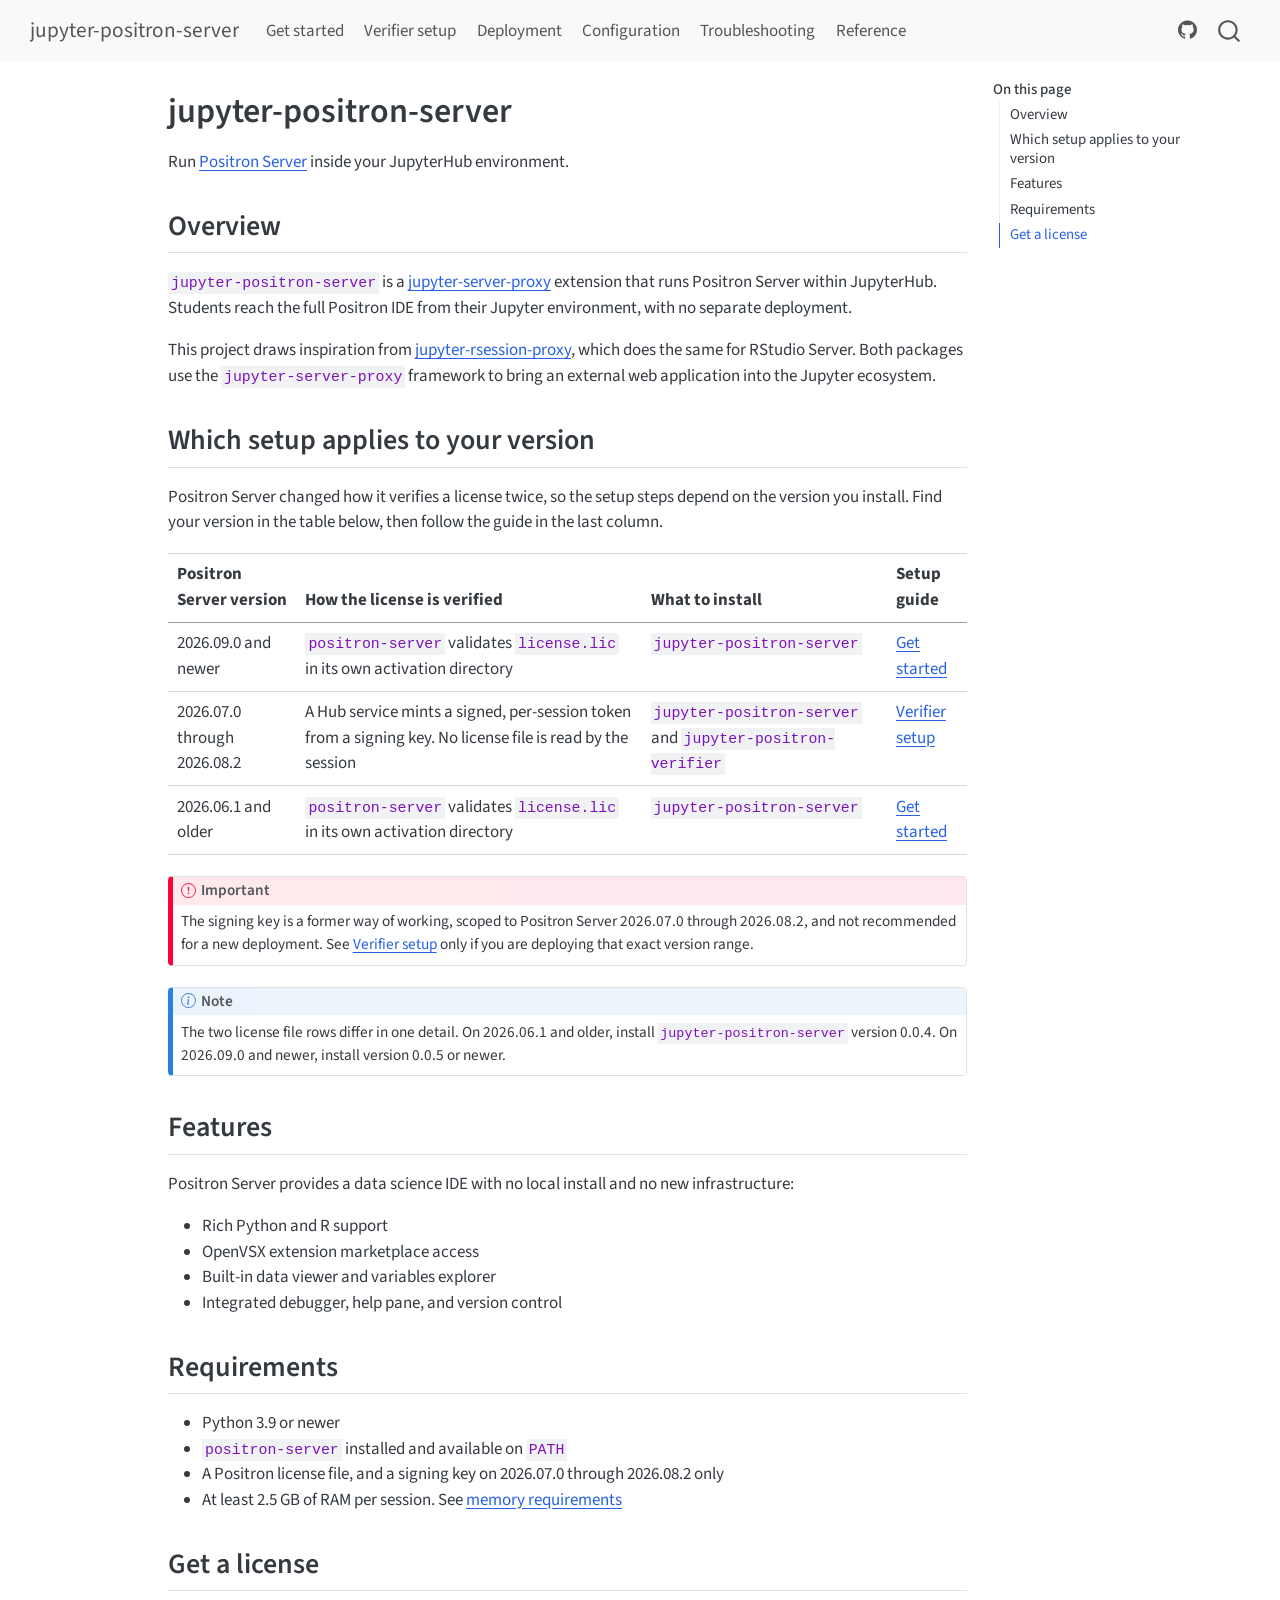
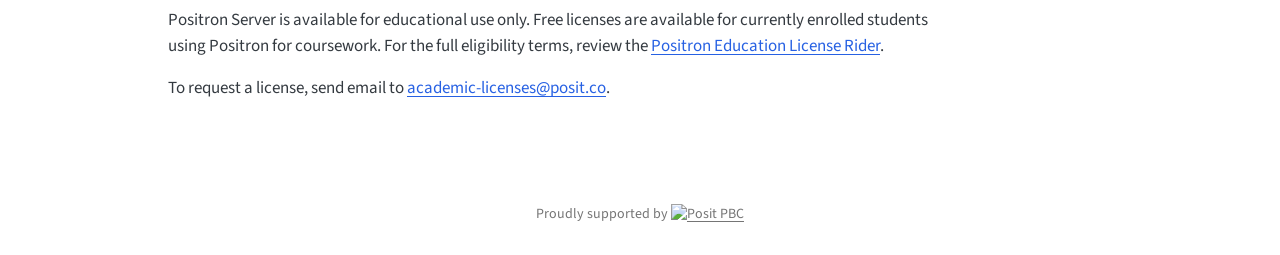
==== commit e2f98330: "deploy: 15dd1c818b9c8138867747f2107bc678b2862aae" ====
--- a/index.html
+++ b/index.html
@@ -44,7 +44,7 @@
 <link href="site_libs/quarto-html/quarto-syntax-highlighting-64a204ab8560d761af7679ceaba22944.css" rel="stylesheet" id="quarto-text-highlighting-styles">
 <script src="site_libs/bootstrap/bootstrap.min.js"></script>
 <link href="site_libs/bootstrap/bootstrap-icons.css" rel="stylesheet">
-<link href="site_libs/bootstrap/bootstrap-780b1d1b6a046e2bce6561903835f428.min.css" rel="stylesheet" append-hash="true" id="quarto-bootstrap" data-mode="light">
+<link href="site_libs/bootstrap/bootstrap-dd413af1298e352d8fe9223d27e63c61.min.css" rel="stylesheet" append-hash="true" id="quarto-bootstrap" data-mode="light">
 <script id="quarto-search-options" type="application/json">{
   "location": "navbar",
   "copy-button": false,
@@ -95,7 +95,11 @@
             <ul class="navbar-nav navbar-nav-scroll me-auto">
   <li class="nav-item">
     <a class="nav-link" href="./get_started.html"> 
-<span class="menu-text">Get Started</span></a>
+<span class="menu-text">Get started</span></a>
+  </li>  
+  <li class="nav-item">
+    <a class="nav-link" href="./verifier_get_started.html"> 
+<span class="menu-text">Verifier setup</span></a>
   </li>  
   <li class="nav-item">
     <a class="nav-link" href="./deployment.html"> 
@@ -137,9 +141,10 @@
    
   <ul>
   <li><a href="#overview" id="toc-overview" class="nav-link active" data-scroll-target="#overview">Overview</a></li>
+  <li><a href="#which-setup-applies-to-your-version" id="toc-which-setup-applies-to-your-version" class="nav-link" data-scroll-target="#which-setup-applies-to-your-version">Which setup applies to your version</a></li>
   <li><a href="#features" id="toc-features" class="nav-link" data-scroll-target="#features">Features</a></li>
   <li><a href="#requirements" id="toc-requirements" class="nav-link" data-scroll-target="#requirements">Requirements</a></li>
-  <li><a href="#getting-a-license" id="toc-getting-a-license" class="nav-link" data-scroll-target="#getting-a-license">Getting a License</a></li>
+  <li><a href="#get-a-license" id="toc-get-a-license" class="nav-link" data-scroll-target="#get-a-license">Get a license</a></li>
   </ul>
 </nav>
     </div>
@@ -168,13 +173,72 @@
 <p>Run <a href="https://github.com/posit-dev/positron">Positron Server</a> inside your JupyterHub environment.</p>
 <section id="overview" class="level2">
 <h2 class="anchored" data-anchor-id="overview">Overview</h2>
-<p><code>jupyter-positron-server</code> is a <a href="https://jupyter-server-proxy.readthedocs.io/">jupyter-server-proxy</a> extension that enables running Positron Server within JupyterHub. This allows users to access the full Positron IDE experience directly from their Jupyter environment without needing a separate deployment.</p>
-<p>This project draws inspiration from <a href="https://github.com/jupyterhub/jupyter-rsession-proxy">jupyter-rsession-proxy</a>, which provides similar functionality for RStudio Server. Both packages leverage the <code>jupyter-server-proxy</code> framework to integrate external web applications into the Jupyter ecosystem.</p>
-<p>See the <a href="./get_started.html">Get Started</a> guide for detailed setup instructions.</p>
+<p><code>jupyter-positron-server</code> is a <a href="https://jupyter-server-proxy.readthedocs.io/">jupyter-server-proxy</a> extension that runs Positron Server within JupyterHub. Students reach the full Positron IDE from their Jupyter environment, with no separate deployment.</p>
+<p>This project draws inspiration from <a href="https://github.com/jupyterhub/jupyter-rsession-proxy">jupyter-rsession-proxy</a>, which does the same for RStudio Server. Both packages use the <code>jupyter-server-proxy</code> framework to bring an external web application into the Jupyter ecosystem.</p>
+</section>
+<section id="which-setup-applies-to-your-version" class="level2">
+<h2 class="anchored" data-anchor-id="which-setup-applies-to-your-version">Which setup applies to your version</h2>
+<p>Positron Server changed how it verifies a license twice, so the setup steps depend on the version you install. Find your version in the table below, then follow the guide in the last column.</p>
+<table class="caption-top table">
+<thead>
+<tr class="header">
+<th>Positron Server version</th>
+<th>How the license is verified</th>
+<th>What to install</th>
+<th>Setup guide</th>
+</tr>
+</thead>
+<tbody>
+<tr class="odd">
+<td>2026.09.0 and newer</td>
+<td><code>positron-server</code> validates <code>license.lic</code> in its own activation directory</td>
+<td><code>jupyter-positron-server</code></td>
+<td><a href="./get_started.html">Get started</a></td>
+</tr>
+<tr class="even">
+<td>2026.07.0 through 2026.08.2</td>
+<td>A Hub service mints a signed, per-session token from a signing key. No license file is read by the session</td>
+<td><code>jupyter-positron-server</code> and <code>jupyter-positron-verifier</code></td>
+<td><a href="./verifier_get_started.html">Verifier setup</a></td>
+</tr>
+<tr class="odd">
+<td>2026.06.1 and older</td>
+<td><code>positron-server</code> validates <code>license.lic</code> in its own activation directory</td>
+<td><code>jupyter-positron-server</code></td>
+<td><a href="./get_started.html">Get started</a></td>
+</tr>
+</tbody>
+</table>
+<div class="callout callout-style-default callout-important callout-titled">
+<div class="callout-header d-flex align-content-center">
+<div class="callout-icon-container">
+<i class="callout-icon"></i>
+</div>
+<div class="callout-title-container flex-fill">
+Important
+</div>
+</div>
+<div class="callout-body-container callout-body">
+<p>The signing key is a former way of working, scoped to Positron Server 2026.07.0 through 2026.08.2, and not recommended for a new deployment. See <a href="./verifier_get_started.html">Verifier setup</a> only if you are deploying that exact version range.</p>
+</div>
+</div>
+<div class="callout callout-style-default callout-note callout-titled">
+<div class="callout-header d-flex align-content-center">
+<div class="callout-icon-container">
+<i class="callout-icon"></i>
+</div>
+<div class="callout-title-container flex-fill">
+Note
+</div>
+</div>
+<div class="callout-body-container callout-body">
+<p>The two license file rows differ in one detail. On 2026.06.1 and older, install <code>jupyter-positron-server</code> version 0.0.4. On 2026.09.0 and newer, install version 0.0.5 or newer.</p>
+</div>
+</div>
 </section>
 <section id="features" class="level2">
 <h2 class="anchored" data-anchor-id="features">Features</h2>
-<p>Positron Server provides a robust data science IDE without needing a local install or new infrastructure:</p>
+<p>Positron Server provides a data science IDE with no local install and no new infrastructure:</p>
 <ul>
 <li>Rich Python and R support</li>
 <li>OpenVSX extension marketplace access</li>
@@ -185,15 +249,16 @@
 <section id="requirements" class="level2">
 <h2 class="anchored" data-anchor-id="requirements">Requirements</h2>
 <ul>
-<li>Python &gt;= 3.9</li>
-<li><a href="https://github.com/posit-dev/positron">positron-server</a> installed and available in PATH</li>
-<li>A valid Positron license key file and signing key</li>
+<li>Python 3.9 or newer</li>
+<li><code>positron-server</code> installed and available on <code>PATH</code></li>
+<li>A Positron license file, and a signing key on 2026.07.0 through 2026.08.2 only</li>
+<li>At least 2.5 GB of RAM per session. See <a href="./configuration.html#memory-requirements">memory requirements</a></li>
 </ul>
 </section>
-<section id="getting-a-license" class="level2">
-<h2 class="anchored" data-anchor-id="getting-a-license">Getting a License</h2>
-<p>Positron Server is available for educational use only. Free licenses are available for currently enrolled students using Positron for coursework. Review the <a href="https://github.com/posit-dev/positron/blob/main/LICENSE.txt">Positron Education License Rider</a> for full eligibility terms.</p>
-<p>To request a license, email <a href="mailto:academic-licenses@posit.co">academic-licenses@posit.co</a>.</p>
+<section id="get-a-license" class="level2">
+<h2 class="anchored" data-anchor-id="get-a-license">Get a license</h2>
+<p>Positron Server is available for educational use only. Free licenses are available for currently enrolled students using Positron for coursework. For the full eligibility terms, review the <a href="https://github.com/posit-dev/positron/blob/main/LICENSE.txt">Positron Education License Rider</a>.</p>
+<p>To request a license, send email to <a href="mailto:academic-licenses@posit.co">academic-licenses@posit.co</a>.</p>
 
 
 </section>
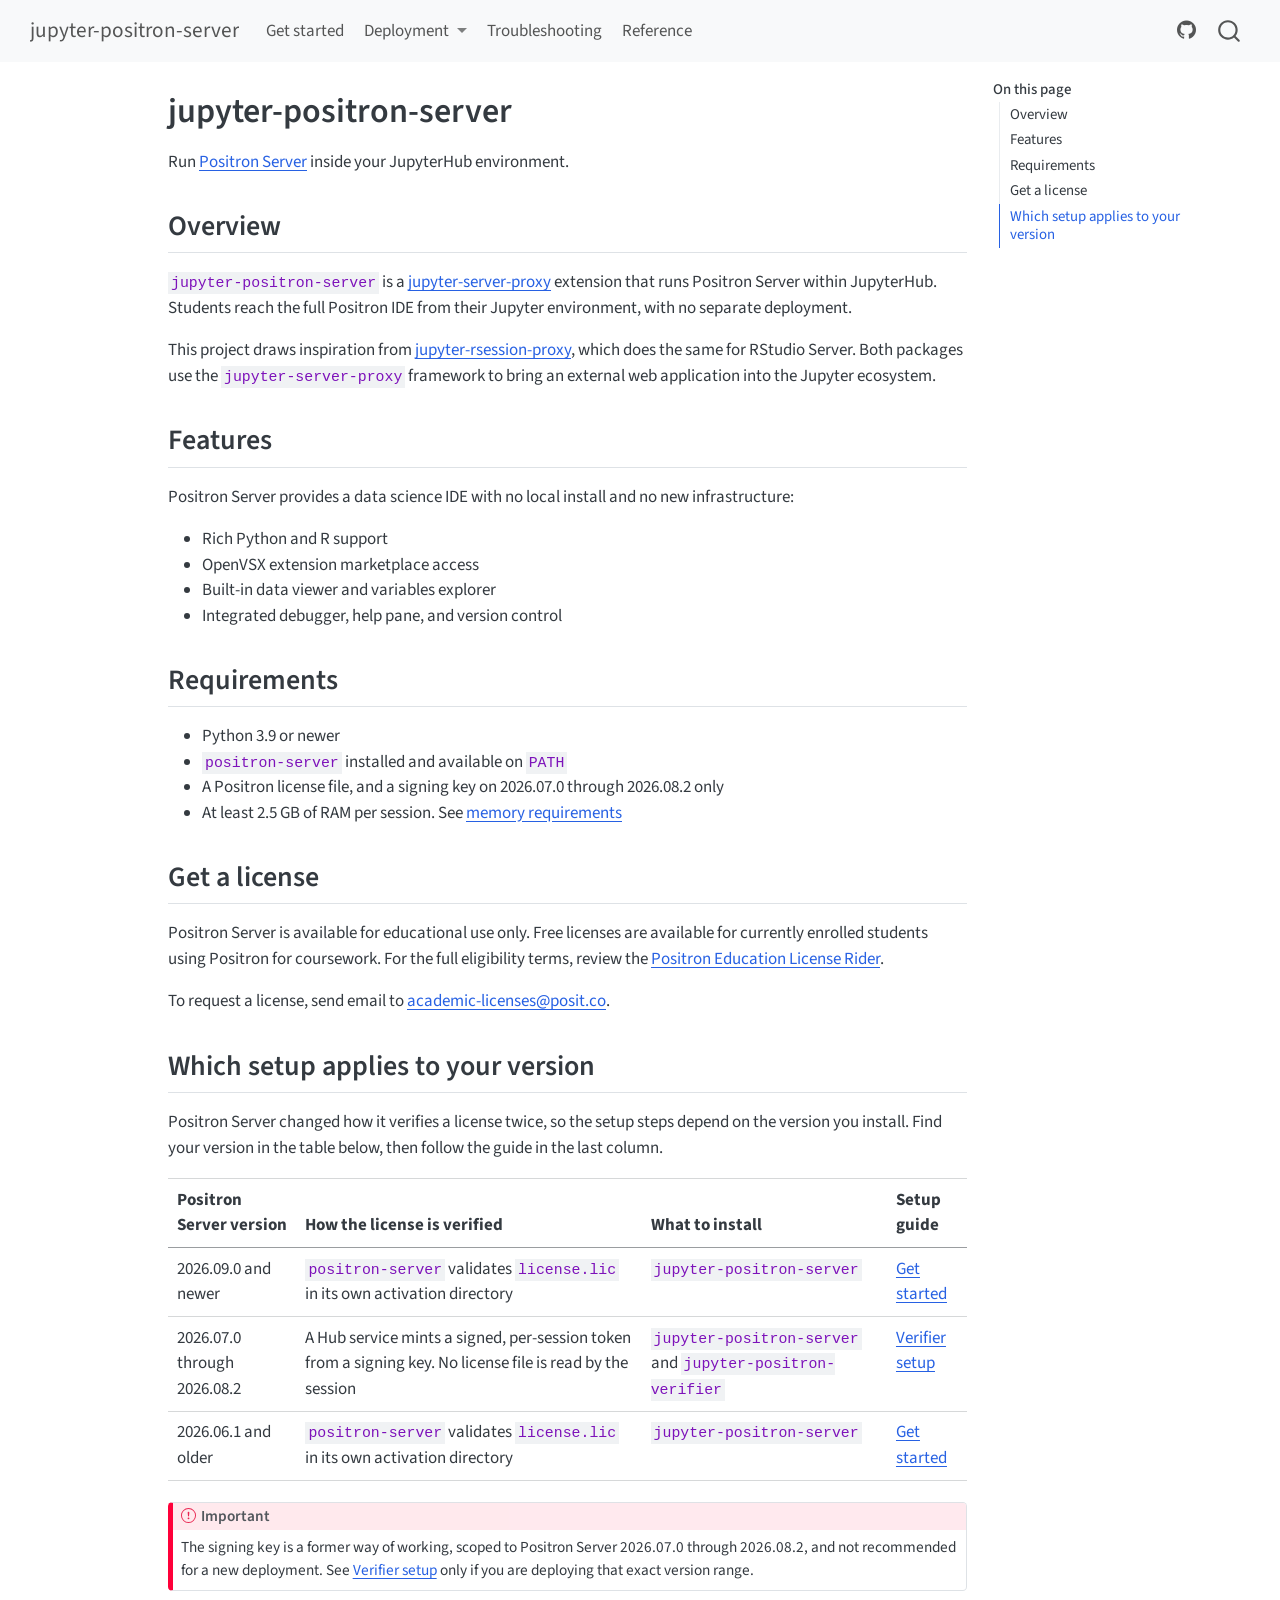
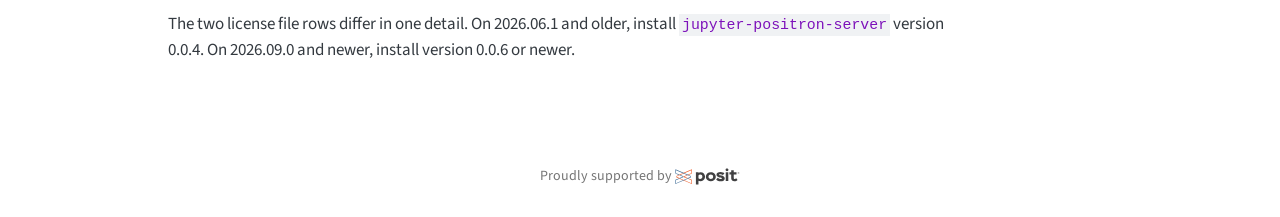
==== commit d0008229: "deploy: 2a28f6193151f190fbb9c5b26f5b113b4a8a3312" ====
--- a/index.html
+++ b/index.html
@@ -2,7 +2,7 @@
 <html xmlns="http://www.w3.org/1999/xhtml" lang="en" xml:lang="en"><head>
 
 <meta charset="utf-8">
-<meta name="generator" content="quarto-1.10.18">
+<meta name="generator" content="quarto-1.10.19">
 
 <meta name="viewport" content="width=device-width, initial-scale=1.0, user-scalable=yes">
 
@@ -41,10 +41,10 @@
 <script src="site_libs/quarto-html/tippy.umd.min.js"></script>
 <script src="site_libs/quarto-html/anchor.min.js"></script>
 <link href="site_libs/quarto-html/tippy.css" rel="stylesheet">
-<link href="site_libs/quarto-html/quarto-syntax-highlighting-64a204ab8560d761af7679ceaba22944.css" rel="stylesheet" id="quarto-text-highlighting-styles">
+<link href="site_libs/quarto-html/quarto-syntax-highlighting-bf27225e3a48a9273f3daa8f8e829971.css" rel="stylesheet" id="quarto-text-highlighting-styles">
 <script src="site_libs/bootstrap/bootstrap.min.js"></script>
 <link href="site_libs/bootstrap/bootstrap-icons.css" rel="stylesheet">
-<link href="site_libs/bootstrap/bootstrap-dd413af1298e352d8fe9223d27e63c61.min.css" rel="stylesheet" append-hash="true" id="quarto-bootstrap" data-mode="light">
+<link href="site_libs/bootstrap/bootstrap-c4d3e0078a890bf3a79e9e11db7ee5ef.min.css" rel="stylesheet" append-hash="true" id="quarto-bootstrap" data-mode="light">
 <script id="quarto-search-options" type="application/json">{
   "location": "navbar",
   "copy-button": false,
@@ -97,18 +97,21 @@
     <a class="nav-link" href="./get_started.html"> 
 <span class="menu-text">Get started</span></a>
   </li>  
-  <li class="nav-item">
-    <a class="nav-link" href="./verifier_get_started.html"> 
-<span class="menu-text">Verifier setup</span></a>
+  <li class="nav-item dropdown ">
+    <a class="nav-link dropdown-toggle" href="#" id="nav-menu-deployment" role="link" data-bs-toggle="dropdown" aria-expanded="false">
+ <span class="menu-text">Deployment</span>
+    </a>
+    <ul class="dropdown-menu" aria-labelledby="nav-menu-deployment">    
+        <li>
+    <a class="dropdown-item" href="./configuration.html">
+ <span class="dropdown-text">Configuration</span></a>
   </li>  
-  <li class="nav-item">
-    <a class="nav-link" href="./deployment.html"> 
-<span class="menu-text">Deployment</span></a>
+        <li>
+    <a class="dropdown-item" href="./deployment.html">
+ <span class="dropdown-text">Templates</span></a>
   </li>  
-  <li class="nav-item">
-    <a class="nav-link" href="./configuration.html"> 
-<span class="menu-text">Configuration</span></a>
-  </li>  
+    </ul>
+  </li>
   <li class="nav-item">
     <a class="nav-link" href="./troubleshooting.html"> 
 <span class="menu-text">Troubleshooting</span></a>
@@ -141,10 +144,10 @@
    
   <ul>
   <li><a href="#overview" id="toc-overview" class="nav-link active" data-scroll-target="#overview">Overview</a></li>
-  <li><a href="#which-setup-applies-to-your-version" id="toc-which-setup-applies-to-your-version" class="nav-link" data-scroll-target="#which-setup-applies-to-your-version">Which setup applies to your version</a></li>
   <li><a href="#features" id="toc-features" class="nav-link" data-scroll-target="#features">Features</a></li>
   <li><a href="#requirements" id="toc-requirements" class="nav-link" data-scroll-target="#requirements">Requirements</a></li>
   <li><a href="#get-a-license" id="toc-get-a-license" class="nav-link" data-scroll-target="#get-a-license">Get a license</a></li>
+  <li><a href="#which-setup-applies-to-your-version" id="toc-which-setup-applies-to-your-version" class="nav-link" data-scroll-target="#which-setup-applies-to-your-version">Which setup applies to your version</a></li>
   </ul>
 </nav>
     </div>
@@ -175,6 +178,30 @@
 <h2 class="anchored" data-anchor-id="overview">Overview</h2>
 <p><code>jupyter-positron-server</code> is a <a href="https://jupyter-server-proxy.readthedocs.io/">jupyter-server-proxy</a> extension that runs Positron Server within JupyterHub. Students reach the full Positron IDE from their Jupyter environment, with no separate deployment.</p>
 <p>This project draws inspiration from <a href="https://github.com/jupyterhub/jupyter-rsession-proxy">jupyter-rsession-proxy</a>, which does the same for RStudio Server. Both packages use the <code>jupyter-server-proxy</code> framework to bring an external web application into the Jupyter ecosystem.</p>
+</section>
+<section id="features" class="level2">
+<h2 class="anchored" data-anchor-id="features">Features</h2>
+<p>Positron Server provides a data science IDE with no local install and no new infrastructure:</p>
+<ul>
+<li>Rich Python and R support</li>
+<li>OpenVSX extension marketplace access</li>
+<li>Built-in data viewer and variables explorer</li>
+<li>Integrated debugger, help pane, and version control</li>
+</ul>
+</section>
+<section id="requirements" class="level2">
+<h2 class="anchored" data-anchor-id="requirements">Requirements</h2>
+<ul>
+<li>Python 3.9 or newer</li>
+<li><code>positron-server</code> installed and available on <code>PATH</code></li>
+<li>A Positron license file, and a signing key on 2026.07.0 through 2026.08.2 only</li>
+<li>At least 2.5 GB of RAM per session. See <a href="./configuration.html#memory-requirements">memory requirements</a></li>
+</ul>
+</section>
+<section id="get-a-license" class="level2">
+<h2 class="anchored" data-anchor-id="get-a-license">Get a license</h2>
+<p>Positron Server is available for educational use only. Free licenses are available for currently enrolled students using Positron for coursework. For the full eligibility terms, review the <a href="https://github.com/posit-dev/positron/blob/main/LICENSE.txt">Positron Education License Rider</a>.</p>
+<p>To request a license, send email to <a href="mailto:academic-licenses@posit.co">academic-licenses@posit.co</a>.</p>
 </section>
 <section id="which-setup-applies-to-your-version" class="level2">
 <h2 class="anchored" data-anchor-id="which-setup-applies-to-your-version">Which setup applies to your version</h2>
@@ -222,43 +249,7 @@
 <p>The signing key is a former way of working, scoped to Positron Server 2026.07.0 through 2026.08.2, and not recommended for a new deployment. See <a href="./verifier_get_started.html">Verifier setup</a> only if you are deploying that exact version range.</p>
 </div>
 </div>
-<div class="callout callout-style-default callout-note callout-titled">
-<div class="callout-header d-flex align-content-center">
-<div class="callout-icon-container">
-<i class="callout-icon"></i>
-</div>
-<div class="callout-title-container flex-fill">
-Note
-</div>
-</div>
-<div class="callout-body-container callout-body">
-<p>The two license file rows differ in one detail. On 2026.06.1 and older, install <code>jupyter-positron-server</code> version 0.0.4. On 2026.09.0 and newer, install version 0.0.5 or newer.</p>
-</div>
-</div>
-</section>
-<section id="features" class="level2">
-<h2 class="anchored" data-anchor-id="features">Features</h2>
-<p>Positron Server provides a data science IDE with no local install and no new infrastructure:</p>
-<ul>
-<li>Rich Python and R support</li>
-<li>OpenVSX extension marketplace access</li>
-<li>Built-in data viewer and variables explorer</li>
-<li>Integrated debugger, help pane, and version control</li>
-</ul>
-</section>
-<section id="requirements" class="level2">
-<h2 class="anchored" data-anchor-id="requirements">Requirements</h2>
-<ul>
-<li>Python 3.9 or newer</li>
-<li><code>positron-server</code> installed and available on <code>PATH</code></li>
-<li>A Positron license file, and a signing key on 2026.07.0 through 2026.08.2 only</li>
-<li>At least 2.5 GB of RAM per session. See <a href="./configuration.html#memory-requirements">memory requirements</a></li>
-</ul>
-</section>
-<section id="get-a-license" class="level2">
-<h2 class="anchored" data-anchor-id="get-a-license">Get a license</h2>
-<p>Positron Server is available for educational use only. Free licenses are available for currently enrolled students using Positron for coursework. For the full eligibility terms, review the <a href="https://github.com/posit-dev/positron/blob/main/LICENSE.txt">Positron Education License Rider</a>.</p>
-<p>To request a license, send email to <a href="mailto:academic-licenses@posit.co">academic-licenses@posit.co</a>.</p>
+<p>The two license file rows differ in one detail. On 2026.06.1 and older, install <code>jupyter-positron-server</code> version 0.0.4. On 2026.09.0 and newer, install version 0.0.6 or newer.</p>
 
 
 </section>
@@ -671,7 +662,7 @@
       &nbsp;
     </div>   
     <div class="nav-footer-center">
-<p>Proudly supported by <a href="https://posit.co/"><img src="https://www.posit.co/wp-content/uploads/2022/10/posit-logo-fullcolor-TM.svg" class="img-fluid" alt="Posit PBC" width="65"></a></p>
+<p>Proudly supported by <a href="https://posit.co/"><img src="images/posit-logo.svg" class="img-fluid" alt="Posit PBC" width="65"></a></p>
 </div>
     <div class="nav-footer-right">
       &nbsp;
--- a/site_libs/quarto-html/quarto-syntax-highlighting-bf27225e3a48a9273f3daa8f8e829971.css
+++ b/site_libs/quarto-html/quarto-syntax-highlighting-bf27225e3a48a9273f3daa8f8e829971.css
@@ -0,0 +1,236 @@
+/* quarto syntax highlight colors */
+:root {
+  --quarto-hl-ot-color: #003B4F;
+  --quarto-hl-at-color: #657422;
+  --quarto-hl-ss-color: #20794D;
+  --quarto-hl-an-color: #5E5E5E;
+  --quarto-hl-fu-color: #4758AB;
+  --quarto-hl-st-color: #20794D;
+  --quarto-hl-cf-color: #003B4F;
+  --quarto-hl-op-color: #5E5E5E;
+  --quarto-hl-er-color: #AD0000;
+  --quarto-hl-bn-color: #AD0000;
+  --quarto-hl-al-color: #AD0000;
+  --quarto-hl-va-color: #111111;
+  --quarto-hl-bu-color: inherit;
+  --quarto-hl-ex-color: inherit;
+  --quarto-hl-pp-color: #AD0000;
+  --quarto-hl-in-color: #5E5E5E;
+  --quarto-hl-vs-color: #20794D;
+  --quarto-hl-wa-color: #5E5E5E;
+  --quarto-hl-do-color: #5E5E5E;
+  --quarto-hl-im-color: #00769E;
+  --quarto-hl-ch-color: #20794D;
+  --quarto-hl-dt-color: #AD0000;
+  --quarto-hl-fl-color: #AD0000;
+  --quarto-hl-co-color: #5E5E5E;
+  --quarto-hl-cv-color: #5E5E5E;
+  --quarto-hl-cn-color: #8f5902;
+  --quarto-hl-sc-color: #5E5E5E;
+  --quarto-hl-dv-color: #AD0000;
+  --quarto-hl-kw-color: #003B4F;
+}
+
+/* other quarto variables */
+:root {
+  --quarto-font-monospace: SFMono-Regular, Menlo, Monaco, Consolas, "Liberation Mono", "Courier New", monospace;
+}
+
+/* syntax highlight based on Pandoc's rules */
+pre > code.sourceCode > span {
+  color: #003B4F;
+}
+
+code.sourceCode > span {
+  color: #003B4F;
+}
+
+div.sourceCode,
+div.sourceCode pre.sourceCode {
+  color: #003B4F;
+}
+
+/* Normal */
+code span {
+  color: #003B4F;
+}
+
+/* Alert */
+code span.al {
+  color: #AD0000;
+  font-style: inherit;
+}
+
+/* Annotation */
+code span.an {
+  color: #5E5E5E;
+  font-style: inherit;
+}
+
+/* Attribute */
+code span.at {
+  color: #657422;
+  font-style: inherit;
+}
+
+/* BaseN */
+code span.bn {
+  color: #AD0000;
+  font-style: inherit;
+}
+
+/* BuiltIn */
+code span.bu {
+  font-style: inherit;
+}
+
+/* ControlFlow */
+code span.cf {
+  color: #003B4F;
+  font-weight: bold;
+  font-style: inherit;
+}
+
+/* Char */
+code span.ch {
+  color: #20794D;
+  font-style: inherit;
+}
+
+/* Constant */
+code span.cn {
+  color: #8f5902;
+  font-style: inherit;
+}
+
+/* Comment */
+code span.co {
+  color: #5E5E5E;
+  font-style: inherit;
+}
+
+/* CommentVar */
+code span.cv {
+  color: #5E5E5E;
+  font-style: italic;
+}
+
+/* Documentation */
+code span.do {
+  color: #5E5E5E;
+  font-style: italic;
+}
+
+/* DataType */
+code span.dt {
+  color: #AD0000;
+  font-style: inherit;
+}
+
+/* DecVal */
+code span.dv {
+  color: #AD0000;
+  font-style: inherit;
+}
+
+/* Error */
+code span.er {
+  color: #AD0000;
+  font-style: inherit;
+}
+
+/* Extension */
+code span.ex {
+  font-style: inherit;
+}
+
+/* Float */
+code span.fl {
+  color: #AD0000;
+  font-style: inherit;
+}
+
+/* Function */
+code span.fu {
+  color: #4758AB;
+  font-style: inherit;
+}
+
+/* Import */
+code span.im {
+  color: #00769E;
+  font-style: inherit;
+}
+
+/* Information */
+code span.in {
+  color: #5E5E5E;
+  font-style: inherit;
+}
+
+/* Keyword */
+code span.kw {
+  color: #003B4F;
+  font-weight: bold;
+  font-style: inherit;
+}
+
+/* Operator */
+code span.op {
+  color: #5E5E5E;
+  font-style: inherit;
+}
+
+/* Other */
+code span.ot {
+  color: #003B4F;
+  font-style: inherit;
+}
+
+/* Preprocessor */
+code span.pp {
+  color: #AD0000;
+  font-style: inherit;
+}
+
+/* SpecialChar */
+code span.sc {
+  color: #5E5E5E;
+  font-style: inherit;
+}
+
+/* SpecialString */
+code span.ss {
+  color: #20794D;
+  font-style: inherit;
+}
+
+/* String */
+code span.st {
+  color: #20794D;
+  font-style: inherit;
+}
+
+/* Variable */
+code span.va {
+  color: #111111;
+  font-style: inherit;
+}
+
+/* VerbatimString */
+code span.vs {
+  color: #20794D;
+  font-style: inherit;
+}
+
+/* Warning */
+code span.wa {
+  color: #5E5E5E;
+  font-style: italic;
+}
+
+.prevent-inlining {
+  content: "</";
+}
+
+/*# sourceMappingURL=8be38f48d34c45af72792cbd699585e7.css.map */
